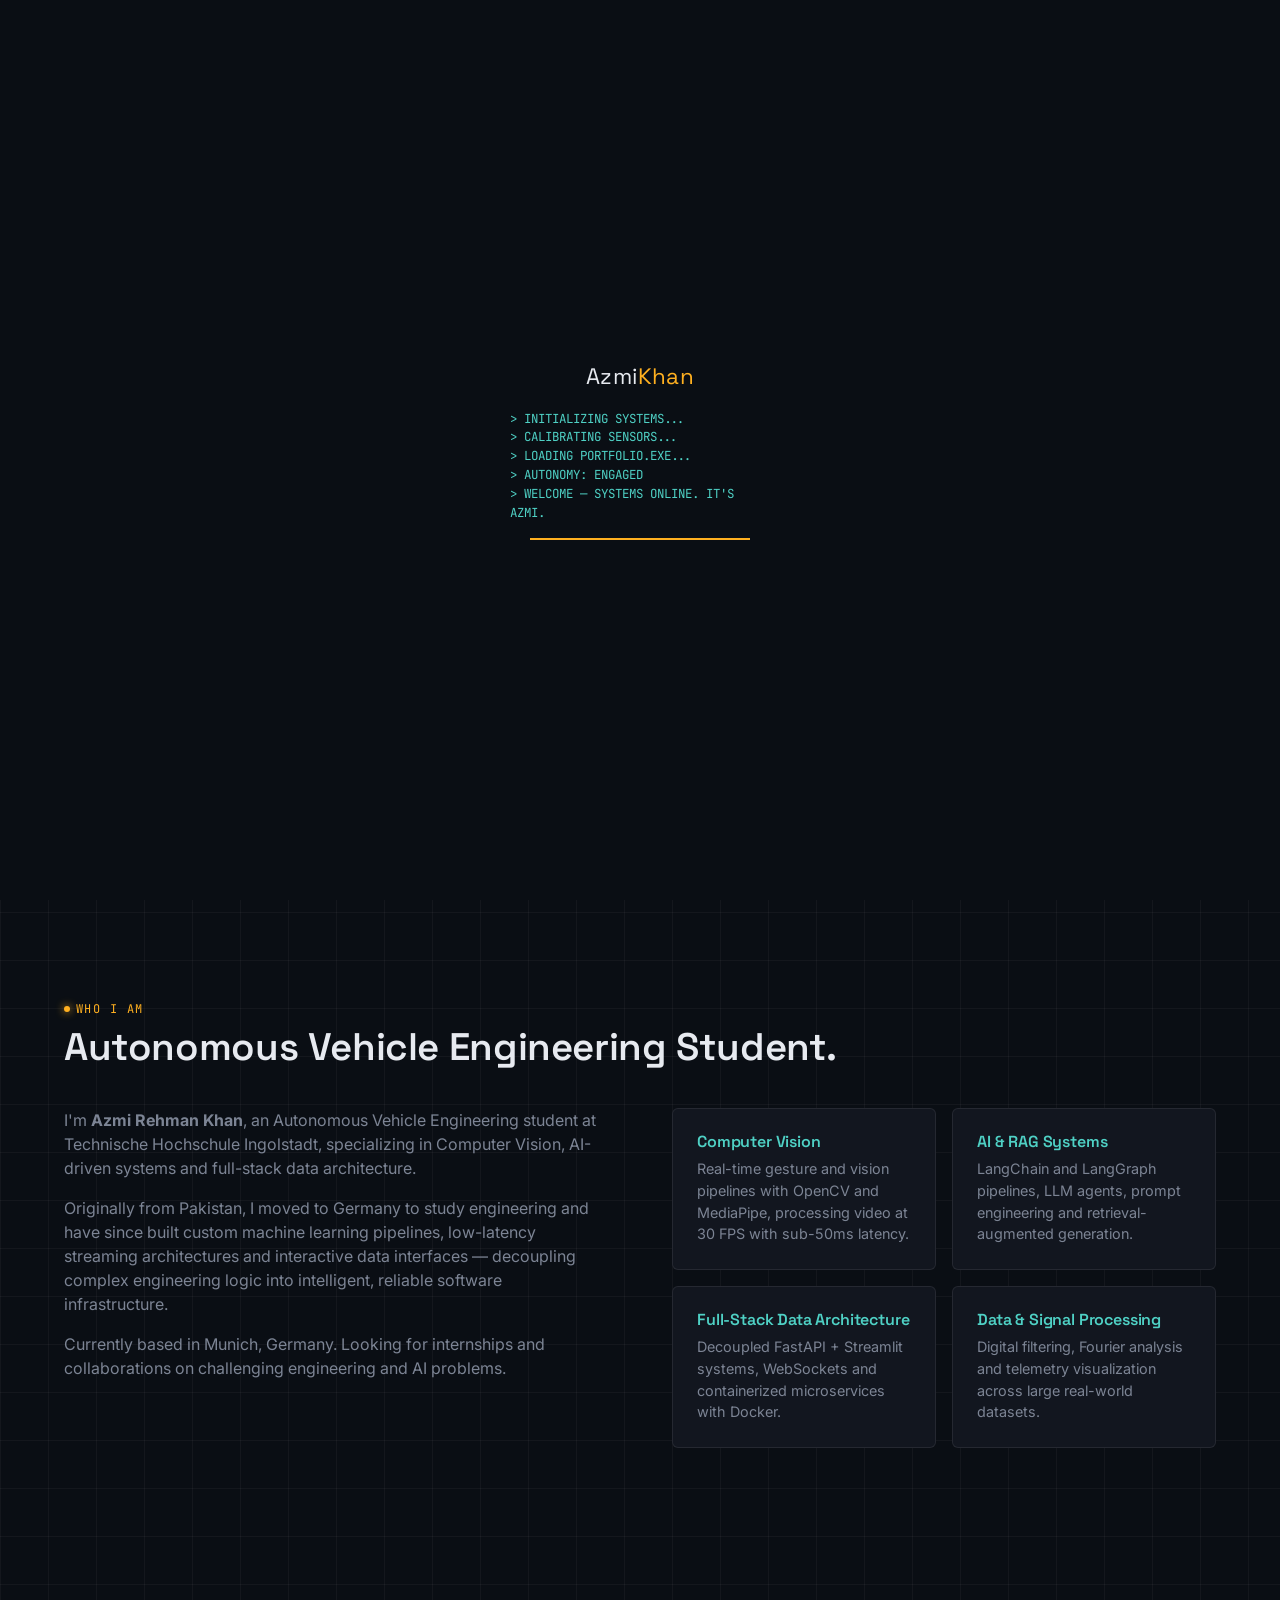
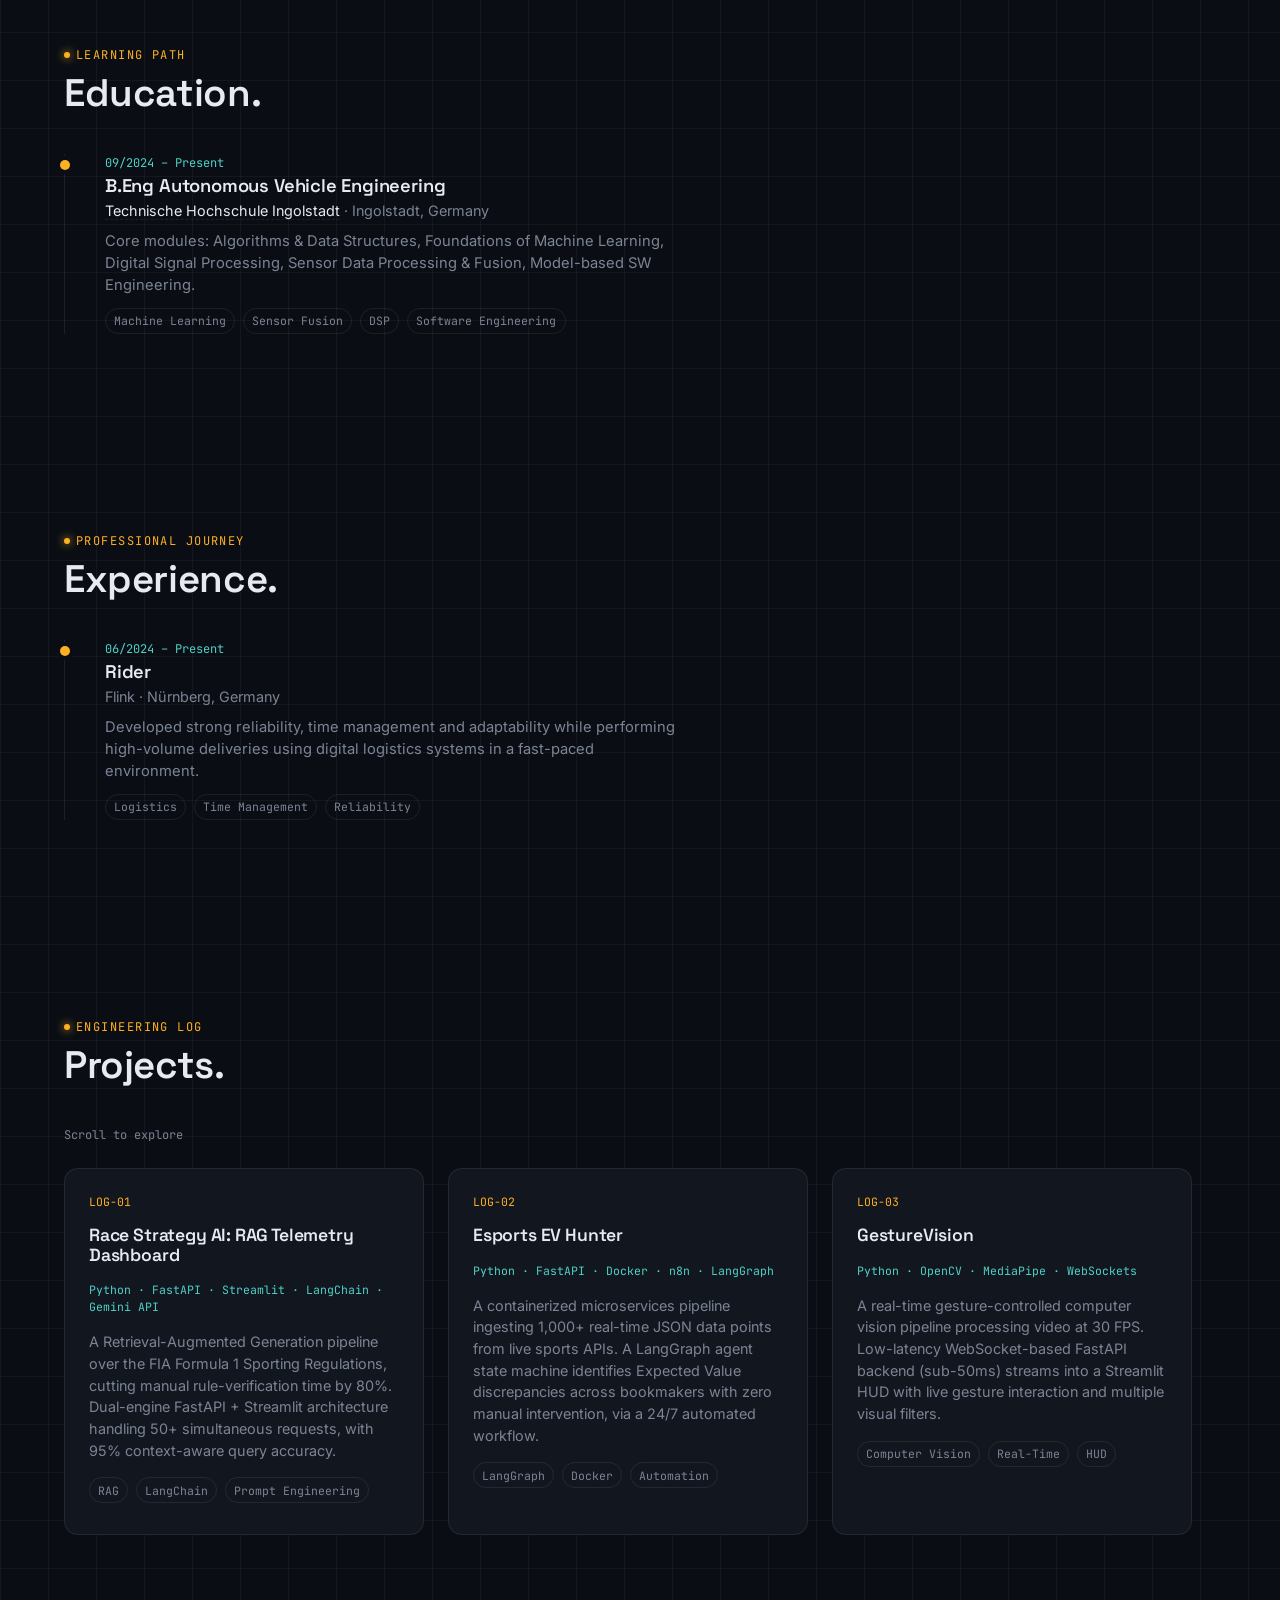
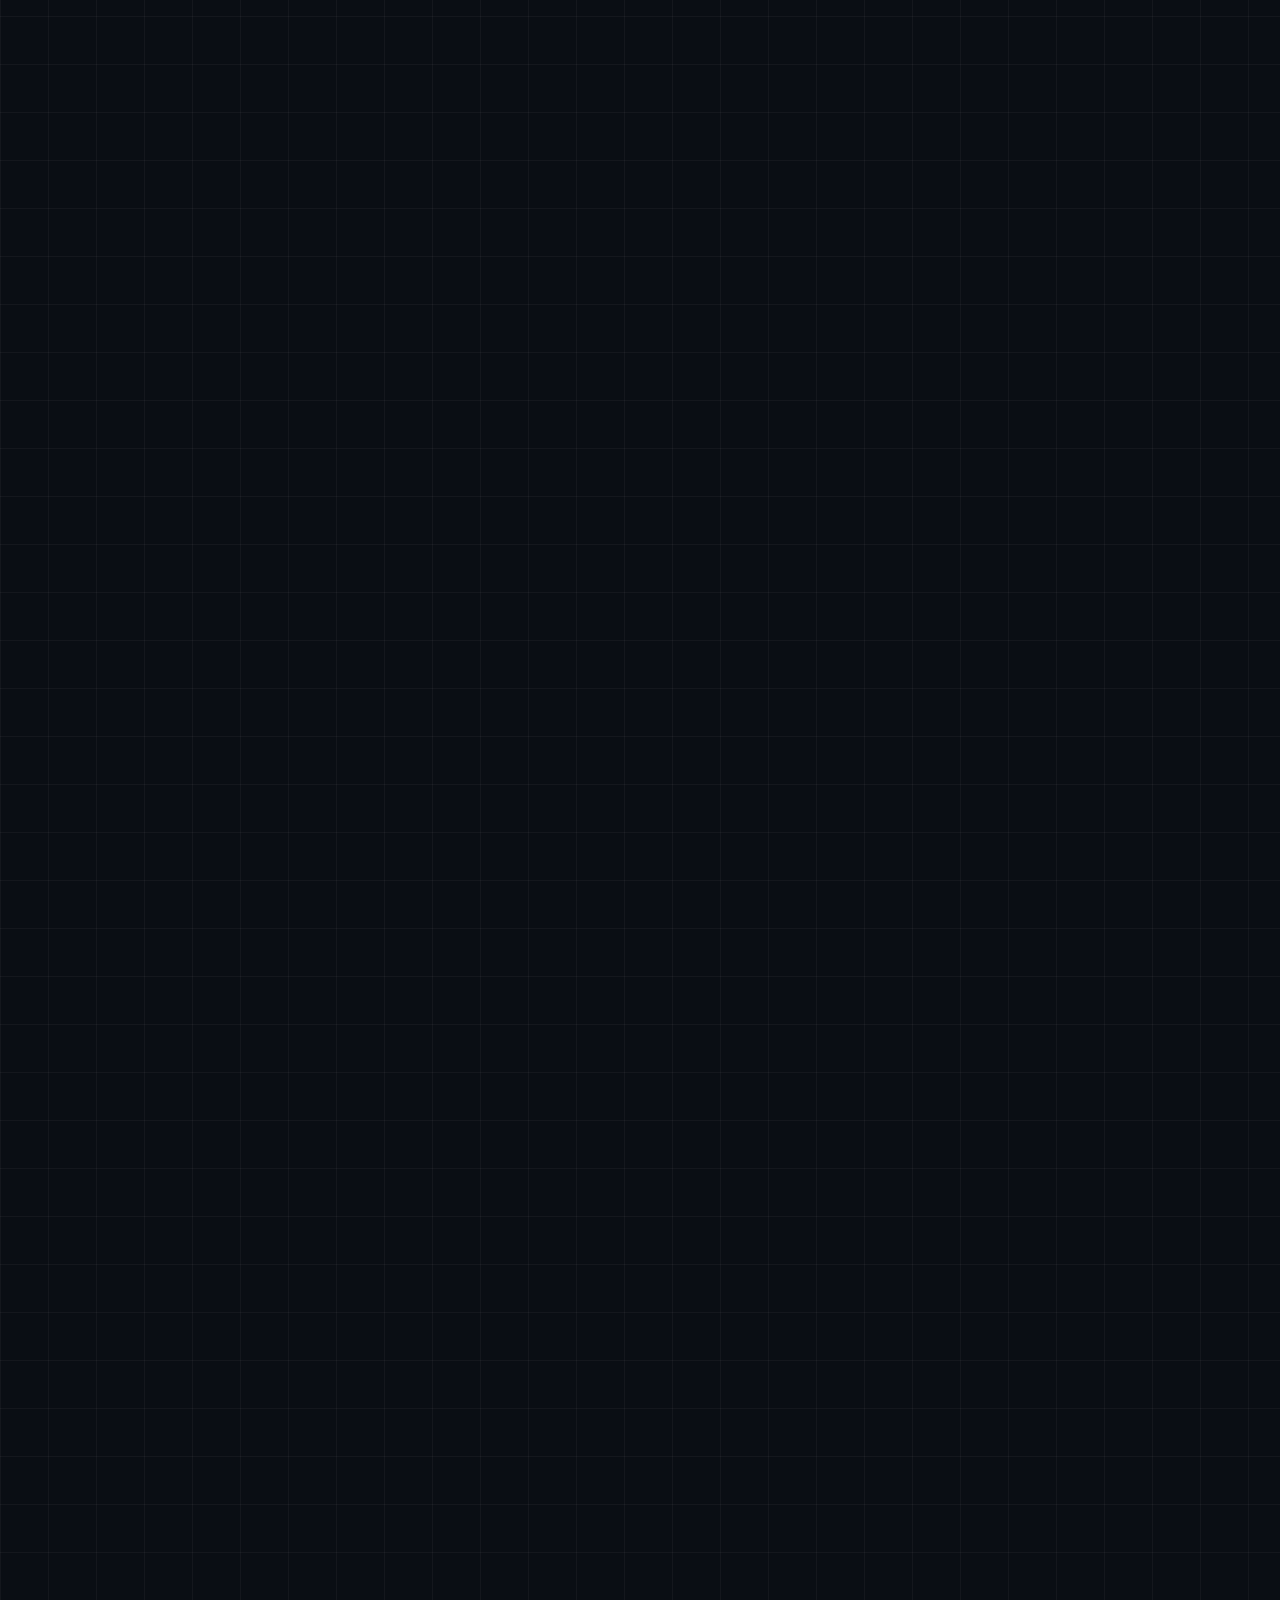
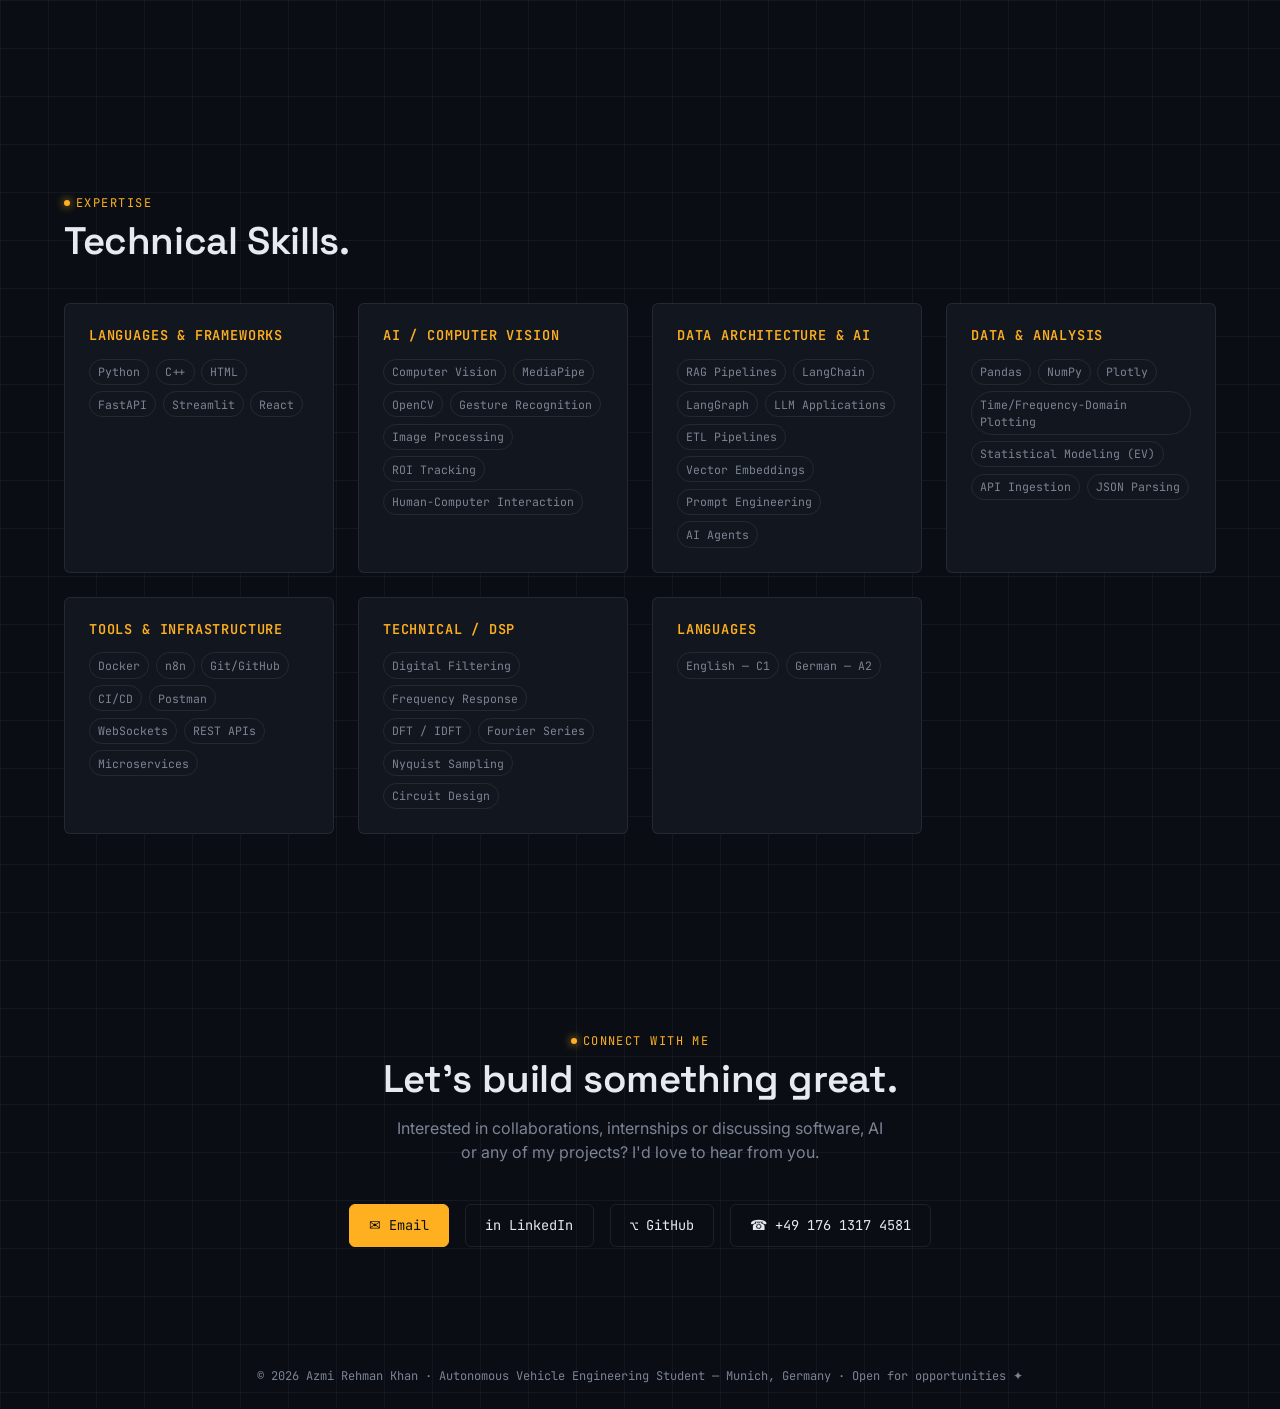
==== portfolio/index.html @ 6eae725b "added html" ====
<!DOCTYPE html>
<html lang="en" data-theme="dark">
<head>
  <meta charset="UTF-8" />
  <meta name="viewport" content="width=device-width, initial-scale=1.0" />
  <title>Azmi Rehman Khan — Autonomous Vehicle Engineering Student</title>
  <meta name="description" content="Portfolio of Azmi Rehman Khan, Autonomous Vehicle Engineering student specializing in Computer Vision, AI-driven systems and full-stack data architecture." />

  <link rel="preconnect" href="https://fonts.googleapis.com" />
  <link rel="preconnect" href="https://fonts.gstatic.com" crossorigin />
  <link href="https://fonts.googleapis.com/css2?family=Space+Grotesk:wght@500;600;700&family=Inter:wght@400;500&family=JetBrains+Mono:wght@400;500&display=swap" rel="stylesheet" />

  <link rel="stylesheet" href="css/reset.css" />
  <link rel="stylesheet" href="css/style.css" />
</head>
<body>

  <!-- ============ LOADER ============ -->
  <div id="loader">
    <div class="loader-title">Azmi<span>Khan</span></div>
    <div class="loader-lines" id="loader-lines"></div>
    <div class="loader-bar-track"><div class="loader-bar-fill" id="loader-bar-fill"></div></div>
  </div>

  <!-- ============ NAVBAR ============ -->
  <header id="navbar">
    <div class="nav-inner">
      <a href="#" class="nav-logo">Azmi <span>Khan</span></a>

      <nav class="nav-links" id="nav-links">
        <a href="#about">About</a>
        <a href="#education">Education</a>
        <a href="#experience">Experience</a>
        <a href="#projects">Projects</a>
        <a href="#skills">Skills</a>
        <a href="#contact">Contact</a>
      </nav>

      <div class="nav-actions">
        <a href="assets/documents/resume.pdf" class="btn" target="_blank" rel="noopener">Resume ↗</a>
        <button id="theme-toggle" aria-label="Toggle light/dark theme">
          <span id="theme-icon">☾</span>
        </button>
        <button class="nav-mobile-toggle" id="nav-mobile-toggle" aria-label="Toggle menu">☰</button>
      </div>
    </div>
  </header>

  <!-- ============ HERO ============ -->
  <section id="hero">
    <div class="container hero-grid">
      <div class="hero-copy">
        <span class="eyebrow">Munich, DE · Open to Internships</span>
        <h1 class="hero-headline">Engineering intelligent systems for <span class="accent">autonomous vehicles.</span></h1>
        <p class="hero-sub">
          B.Eng Autonomous Vehicle Engineering student at Technische Hochschule Ingolstadt,
          specializing in Computer Vision and AI-driven systems. I build ML pipelines,
          low-latency streaming architectures and interactive data tools with Python, FastAPI
          and Streamlit — turning complex engineering logic into working software.
        </p>
        <div class="hero-cta">
          <a href="#projects" class="btn btn-primary">View My Work ↗</a>
          <a href="#contact" class="btn">Get In Touch →</a>
        </div>
      </div>

      <div class="hero-panel">
        <div class="hero-panel-photo">
          <!-- TODO: replace with your photo -->
          <span>[ profile photo ]</span>
        </div>
        <div class="location-readout">
          <span><span class="label">LOC</span> Munich, Germany</span>
          <span>48.1351° N, 11.5820° E</span>
        </div>
      </div>
    </div>
  </section>

  <!-- ============ TELEMETRY TICKER (signature element) ============ -->
  <div id="telemetry-ticker">
    <div class="ticker-track" id="ticker-track">
      <!-- populated by JS, duplicated for seamless loop -->
    </div>
  </div>

  <!-- ============ SKILLS MARQUEE ============ -->
  <section id="skills-marquee">
    <div class="marquee-track" id="marquee-track">
      <!-- populated by JS, duplicated for seamless loop -->
    </div>
  </section>

  <!-- ============ ABOUT ============ -->
  <section id="about">
    <div class="container">
      <span class="eyebrow">Who I Am</span>
      <h2 class="section-heading">Autonomous Vehicle Engineering Student.</h2>

      <div class="about-grid">
        <div class="about-bio">
          <p>
            I'm <strong>Azmi Rehman Khan</strong>, an Autonomous Vehicle Engineering student at
            Technische Hochschule Ingolstadt, specializing in Computer Vision, AI-driven systems
            and full-stack data architecture.
          </p>
          <p>
            Originally from Pakistan, I moved to Germany to study engineering and have since built
            custom machine learning pipelines, low-latency streaming architectures and interactive
            data interfaces — decoupling complex engineering logic into intelligent, reliable
            software infrastructure.
          </p>
          <p>
            Currently based in Munich, Germany. Looking for internships and collaborations on
            challenging engineering and AI problems.
          </p>
        </div>

        <div class="about-cards">
          <div class="about-card">
            <h3>Computer Vision</h3>
            <p>Real-time gesture and vision pipelines with OpenCV and MediaPipe, processing video at 30 FPS with sub-50ms latency.</p>
          </div>
          <div class="about-card">
            <h3>AI &amp; RAG Systems</h3>
            <p>LangChain and LangGraph pipelines, LLM agents, prompt engineering and retrieval-augmented generation.</p>
          </div>
          <div class="about-card">
            <h3>Full-Stack Data Architecture</h3>
            <p>Decoupled FastAPI + Streamlit systems, WebSockets and containerized microservices with Docker.</p>
          </div>
          <div class="about-card">
            <h3>Data &amp; Signal Processing</h3>
            <p>Digital filtering, Fourier analysis and telemetry visualization across large real-world datasets.</p>
          </div>
        </div>
      </div>
    </div>
  </section>

  <!-- ============ EDUCATION ============ -->
  <section id="education">
    <div class="container">
      <span class="eyebrow">Learning Path</span>
      <h2 class="section-heading">Education.</h2>

      <div class="timeline">
        <div class="timeline-item">
          <div class="timeline-date">09/2024 – Present</div>
          <h3>B.Eng Autonomous Vehicle Engineering</h3>
          <div class="timeline-org"><a href="https://www.thi.de/" target="_blank" rel="noopener">Technische Hochschule Ingolstadt</a> · Ingolstadt, Germany</div>
          <p class="timeline-desc">
            Core modules: Algorithms &amp; Data Structures, Foundations of Machine Learning,
            Digital Signal Processing, Sensor Data Processing &amp; Fusion, Model-based SW Engineering.
          </p>
          <div class="tag-row">
            <span class="tag">Machine Learning</span>
            <span class="tag">Sensor Fusion</span>
            <span class="tag">DSP</span>
            <span class="tag">Software Engineering</span>
          </div>
        </div>
      </div>
    </div>
  </section>

  <!-- ============ EXPERIENCE ============ -->
  <section id="experience">
    <div class="container">
      <span class="eyebrow">Professional Journey</span>
      <h2 class="section-heading">Experience.</h2>

      <div class="timeline">
        <div class="timeline-item">
          <div class="timeline-date">06/2024 – Present</div>
          <h3>Rider</h3>
          <div class="timeline-org">Flink · Nürnberg, Germany</div>
          <p class="timeline-desc">
            Developed strong reliability, time management and adaptability while performing
            high-volume deliveries using digital logistics systems in a fast-paced environment.
          </p>
          <div class="tag-row">
            <span class="tag">Logistics</span>
            <span class="tag">Time Management</span>
            <span class="tag">Reliability</span>
          </div>
        </div>
      </div>
    </div>
  </section>

  <!-- ============ PROJECTS ============ -->
  <section id="projects">
    <div class="container">
      <span class="eyebrow">Engineering Log</span>
      <h2 class="section-heading">Projects.</h2>
      <p class="projects-hint">Scroll to explore</p>

      <div class="projects-scroll-outer" id="projects-scroll-outer">
        <div class="projects-scroll-sticky" id="projects-scroll-sticky">
          <div class="projects-track" id="projects-track">
        <article class="project-card">
          <span class="project-log-id">LOG-01</span>
          <h3>Race Strategy AI: RAG Telemetry Dashboard</h3>
          <div class="project-stack">Python · FastAPI · Streamlit · LangChain · Gemini API</div>
          <p>
            A Retrieval-Augmented Generation pipeline over the FIA Formula 1 Sporting Regulations,
            cutting manual rule-verification time by 80%. Dual-engine FastAPI + Streamlit
            architecture handling 50+ simultaneous requests, with 95% context-aware query accuracy.
          </p>
          <div class="tag-row">
            <span class="tag">RAG</span>
            <span class="tag">LangChain</span>
            <span class="tag">Prompt Engineering</span>
          </div>
        </article>

        <article class="project-card">
          <span class="project-log-id">LOG-02</span>
          <h3>Esports EV Hunter</h3>
          <div class="project-stack">Python · FastAPI · Docker · n8n · LangGraph</div>
          <p>
            A containerized microservices pipeline ingesting 1,000+ real-time JSON data points from
            live sports APIs. A LangGraph agent state machine identifies Expected Value discrepancies
            across bookmakers with zero manual intervention, via a 24/7 automated workflow.
          </p>
          <div class="tag-row">
            <span class="tag">LangGraph</span>
            <span class="tag">Docker</span>
            <span class="tag">Automation</span>
          </div>
        </article>

        <article class="project-card">
          <span class="project-log-id">LOG-03</span>
          <h3>GestureVision</h3>
          <div class="project-stack">Python · OpenCV · MediaPipe · WebSockets</div>
          <p>
            A real-time gesture-controlled computer vision pipeline processing video at 30 FPS.
            Low-latency WebSocket-based FastAPI backend (sub-50ms) streams into a Streamlit HUD
            with live gesture interaction and multiple visual filters.
          </p>
          <div class="tag-row">
            <span class="tag">Computer Vision</span>
            <span class="tag">Real-Time</span>
            <span class="tag">HUD</span>
          </div>
        </article>

        <article class="project-card">
          <span class="project-log-id">LOG-04</span>
          <h3>F1 Race Analyzer</h3>
          <div class="project-stack">Streamlit · FastF1 · Plotly</div>
          <p>
            An interactive telemetry dashboard visualizing 100,000+ rows of live lap-time and
            telemetry data per session, with optimized caching that cut load times by 40%.
          </p>
          <div class="tag-row">
            <span class="tag">Data Visualization</span>
            <span class="tag">Telemetry</span>
          </div>
        </article>

        <article class="project-card">
          <span class="project-log-id">LOG-05</span>
          <h3>Music Data Analysis: Spotify Trends</h3>
          <div class="project-stack">Python · Pandas · Plotly · Tkinter</div>
          <p>
            Analyzed ~39,000 Spotify tracks to compare decade-over-decade audio trends (2000s vs.
            2010s). Built a robust ETL pipeline to clean, standardize and merge complex datasets,
            then visualized audio features like BPM, energy and danceability through an interactive
            Tkinter/Plotly GUI for genre-based insights.
          </p>
          <div class="tag-row">
            <span class="tag">ETL</span>
            <span class="tag">Data Analysis</span>
            <span class="tag">Plotly</span>
          </div>
        </article>

        <article class="project-card">
          <span class="project-log-id">LOG-06</span>
          <h3>Electric Signal Measurement Labs</h3>
          <div class="project-stack">Circuit Design · Spectral Analysis</div>
          <p>
            Analog circuit design and spectral analysis lab work — digital filtering, frequency
            response analysis and DFT/IDFT-based spectral signal processing grounded in Fourier
            series and Nyquist sampling theory.
          </p>
          <div class="tag-row">
            <span class="tag">DSP</span>
            <span class="tag">Circuit Design</span>
          </div>
        </article>
          </div>
        </div>
      </div>
    </div>
  </section>

  <!-- ============ SKILLS DETAIL ============ -->
  <section id="skills">
    <div class="container">
      <span class="eyebrow">Expertise</span>
      <h2 class="section-heading">Technical Skills.</h2>

      <div class="skills-grid">
        <div class="skills-cat">
          <h3>Languages &amp; Frameworks</h3>
          <div class="tag-row">
            <span class="tag">Python</span><span class="tag">C++</span><span class="tag">HTML</span>
            <span class="tag">FastAPI</span><span class="tag">Streamlit</span><span class="tag">React</span>
          </div>
        </div>
        <div class="skills-cat">
          <h3>AI / Computer Vision</h3>
          <div class="tag-row">
            <span class="tag">Computer Vision</span><span class="tag">MediaPipe</span><span class="tag">OpenCV</span>
            <span class="tag">Gesture Recognition</span><span class="tag">Image Processing</span><span class="tag">ROI Tracking</span>
            <span class="tag">Human-Computer Interaction</span>
          </div>
        </div>
        <div class="skills-cat">
          <h3>Data Architecture &amp; AI</h3>
          <div class="tag-row">
            <span class="tag">RAG Pipelines</span><span class="tag">LangChain</span><span class="tag">LangGraph</span>
            <span class="tag">LLM Applications</span><span class="tag">ETL Pipelines</span><span class="tag">Vector Embeddings</span>
            <span class="tag">Prompt Engineering</span><span class="tag">AI Agents</span>
          </div>
        </div>
        <div class="skills-cat">
          <h3>Data &amp; Analysis</h3>
          <div class="tag-row">
            <span class="tag">Pandas</span><span class="tag">NumPy</span><span class="tag">Plotly</span>
            <span class="tag">Time/Frequency-Domain Plotting</span><span class="tag">Statistical Modeling (EV)</span>
            <span class="tag">API Ingestion</span><span class="tag">JSON Parsing</span>
          </div>
        </div>
        <div class="skills-cat">
          <h3>Tools &amp; Infrastructure</h3>
          <div class="tag-row">
            <span class="tag">Docker</span><span class="tag">n8n</span><span class="tag">Git/GitHub</span>
            <span class="tag">CI/CD</span><span class="tag">Postman</span><span class="tag">WebSockets</span>
            <span class="tag">REST APIs</span><span class="tag">Microservices</span>
          </div>
        </div>
        <div class="skills-cat">
          <h3>Technical / DSP</h3>
          <div class="tag-row">
            <span class="tag">Digital Filtering</span><span class="tag">Frequency Response</span>
            <span class="tag">DFT / IDFT</span><span class="tag">Fourier Series</span>
            <span class="tag">Nyquist Sampling</span><span class="tag">Circuit Design</span>
          </div>
        </div>
        <div class="skills-cat">
          <h3>Languages</h3>
          <div class="tag-row">
            <span class="tag">English — C1</span><span class="tag">German — A2</span>
          </div>
        </div>
      </div>
    </div>
  </section>

  <!-- ============ CONTACT ============ -->
  <section id="contact">
    <div class="container">
      <span class="eyebrow">Connect With Me</span>
      <h2 class="section-heading">Let's build something great.</h2>
      <p>
        Interested in collaborations, internships or discussing software, AI or any of my
        projects? I'd love to hear from you.
      </p>
      <div class="contact-links">
        <a href="mailto:azmikhan2023@gmail.com" class="btn btn-primary">✉ Email</a>
        <a href="https://www.linkedin.com/in/Azmi_Rehman_khan" target="_blank" rel="noopener" class="btn">in LinkedIn</a>
        <a href="https://github.com/Azmi-khan" target="_blank" rel="noopener" class="btn">⌥ GitHub</a>
        <a href="tel:+4917613174581" class="btn">☎ +49 176 1317 4581</a>
      </div>
    </div>
  </section>

  <!-- ============ FOOTER ============ -->
  <footer>
    © 2026 Azmi Rehman Khan · Autonomous Vehicle Engineering Student — Munich, Germany · Open for opportunities ✦
  </footer>

  <script src="js/script.js"></script>
</body>
</html>
---- portfolio/css/style.css ----
/* ==========================================================
   DESIGN TOKENS
   Direction: automotive telemetry / instrument-panel.
   Grounded in Azmi's real work: F1 telemetry dashboards,
   sensor fusion, real-time HUD interfaces.
   ========================================================== */
:root {
  /* Color */
  --color-bg: #0A0E14;
  --color-surface: #12161F;
  --color-surface-2: #171B26;
  --color-text: #E7EAF0;
  --color-text-muted: #7C8494;
  --color-accent: #FFB020;      /* amber — gauge / warning-light */
  --color-accent-2: #4FD1C5;    /* teal — telemetry readout */
  --color-border: rgba(255, 255, 255, 0.08);
  --color-grid-line: rgba(255, 255, 255, 0.04);

  /* Type */
  --font-display: 'Space Grotesk', system-ui, sans-serif;
  --font-body: 'Inter', system-ui, sans-serif;
  --font-mono: 'JetBrains Mono', ui-monospace, monospace;

  /* Layout */
  --max-width: 1200px;
  --space-1: 0.5rem;
  --space-2: 1rem;
  --space-3: 1.5rem;
  --space-4: 2.5rem;
  --space-5: 4rem;
  --space-6: 6rem;

  --radius: 6px;
  --radius-lg: 14px;
}

[data-theme="light"] {
  --color-bg: #F5F6F8;
  --color-surface: #FFFFFF;
  --color-surface-2: #EEF0F3;
  --color-text: #0A0E14;
  --color-text-muted: #5B616E;
  --color-accent: #B36A00;
  --color-accent-2: #0E9488;
  --color-border: rgba(10, 14, 20, 0.1);
  --color-grid-line: rgba(10, 14, 20, 0.04);
}

/* ==========================================================
   BASE
   ========================================================== */
html {
  background: var(--color-bg);
}

body {
  background:
    linear-gradient(var(--color-grid-line) 1px, transparent 1px) 0 0 / 100% 48px,
    linear-gradient(90deg, var(--color-grid-line) 1px, transparent 1px) 0 0 / 48px 100%,
    var(--color-bg);
  color: var(--color-text);
  font-family: var(--font-body);
  transition: background-color 0.3s ease, color 0.3s ease;
}

.container {
  max-width: var(--max-width);
  margin-inline: auto;
  padding-inline: var(--space-3);
}

section {
  padding-block: var(--space-6);
}

h1, h2, h3, h4 {
  font-family: var(--font-display);
  font-weight: 600;
  letter-spacing: -0.01em;
  line-height: 1.1;
}

.eyebrow {
  font-family: var(--font-mono);
  font-size: 0.75rem;
  letter-spacing: 0.12em;
  text-transform: uppercase;
  color: var(--color-accent);
  display: inline-flex;
  align-items: center;
  gap: 0.5em;
}

.eyebrow::before {
  content: "";
  width: 6px;
  height: 6px;
  border-radius: 50%;
  background: var(--color-accent);
  box-shadow: 0 0 8px var(--color-accent);
}

.section-heading {
  font-size: clamp(1.75rem, 3vw, 2.5rem);
  margin-block: var(--space-1) var(--space-4);
}

.text-muted {
  color: var(--color-text-muted);
}

.btn {
  display: inline-flex;
  align-items: center;
  gap: 0.5em;
  font-family: var(--font-mono);
  font-size: 0.85rem;
  padding: 0.75em 1.4em;
  border-radius: var(--radius);
  border: 1px solid var(--color-border);
  transition: border-color 0.2s ease, transform 0.2s ease, background 0.2s ease;
  cursor: pointer;
  background: transparent;
}

.btn:hover, .btn:focus-visible {
  border-color: var(--color-accent);
  transform: translateY(-1px);
}

.btn-primary {
  background: var(--color-accent);
  color: #0A0E14;
  border-color: var(--color-accent);
}

.btn-primary:hover, .btn-primary:focus-visible {
  filter: brightness(1.08);
}

:focus-visible {
  outline: 2px solid var(--color-accent-2);
  outline-offset: 3px;
}

/* ==========================================================
   NAVBAR
   ========================================================== */
#navbar {
  position: sticky;
  top: 0;
  z-index: 100;
  backdrop-filter: blur(10px);
  background: color-mix(in srgb, var(--color-bg) 80%, transparent);
  border-bottom: 1px solid var(--color-border);
}

.nav-inner {
  max-width: var(--max-width);
  margin-inline: auto;
  padding: var(--space-2) var(--space-3);
  display: flex;
  align-items: center;
  justify-content: space-between;
  gap: var(--space-3);
}

.nav-logo {
  font-family: var(--font-mono);
  font-weight: 600;
  font-size: 1rem;
  letter-spacing: 0.04em;
}

.nav-logo span {
  color: var(--color-accent);
}

.nav-links {
  display: flex;
  gap: var(--space-3);
  font-family: var(--font-mono);
  font-size: 0.8rem;
}

.nav-links a {
  color: var(--color-text-muted);
  transition: color 0.2s ease;
}

.nav-links a:hover {
  color: var(--color-text);
}

.nav-actions {
  display: flex;
  align-items: center;
  gap: var(--space-2);
}

#theme-toggle {
  border: 1px solid var(--color-border);
  border-radius: 50%;
  width: 36px;
  height: 36px;
  display: grid;
  place-items: center;
  background: transparent;
  cursor: pointer;
}

.nav-mobile-toggle {
  display: none;
  border: 1px solid var(--color-border);
  border-radius: var(--radius);
  width: 36px;
  height: 36px;
  background: transparent;
  cursor: pointer;
  color: var(--color-text);
}

/* ==========================================================
   HERO
   ========================================================== */
#hero {
  padding-block: var(--space-5) var(--space-4);
}

.hero-grid {
  display: grid;
  grid-template-columns: 1.3fr 1fr;
  gap: var(--space-5);
  align-items: center;
}

.hero-headline {
  font-size: clamp(2.2rem, 5vw, 3.75rem);
  margin-block: var(--space-2) var(--space-3);
}

.hero-headline .accent {
  color: var(--color-accent);
}

.hero-sub {
  font-size: 1.05rem;
  color: var(--color-text-muted);
  max-width: 46ch;
  margin-bottom: var(--space-4);
}

.hero-cta {
  display: flex;
  gap: var(--space-2);
  flex-wrap: wrap;
}

.hero-panel {
  border: 1px solid var(--color-border);
  border-radius: var(--radius-lg);
  background: var(--color-surface);
  overflow: hidden;
}

.hero-panel-photo {
  aspect-ratio: 4 / 3;
  background: var(--color-surface-2);
  display: grid;
  place-items: center;
  color: var(--color-text-muted);
  font-family: var(--font-mono);
  font-size: 0.8rem;
  overflow: hidden;
}

.hero-panel-photo img {
  width: 100%;
  height: 100%;
  object-fit: cover;
}

.location-readout {
  padding: var(--space-2) var(--space-3);
  font-family: var(--font-mono);
  font-size: 0.75rem;
  color: var(--color-text-muted);
  display: flex;
  align-items: center;
  justify-content: space-between;
  border-top: 1px solid var(--color-border);
}

.location-readout .label {
  color: var(--color-accent-2);
}

/* ==========================================================
   TELEMETRY TICKER (signature element)
   ========================================================== */
#telemetry-ticker {
  border-block: 1px solid var(--color-border);
  border-left: 3px solid var(--color-accent);
  background: var(--color-surface);
  overflow: hidden;
  padding-block: var(--space-1);
}

.ticker-track {
  display: flex;
  gap: var(--space-5);
  width: max-content;
  animation: ticker-scroll 28s linear infinite;
  font-family: var(--font-mono);
  font-size: 0.8rem;
  color: var(--color-text-muted);
}

.ticker-track span strong {
  color: var(--color-accent-2);
}

@keyframes ticker-scroll {
  from { transform: translateX(0); }
  to { transform: translateX(-50%); }
}

/* ==========================================================
   SKILLS MARQUEE
   ========================================================== */
#skills-marquee {
  padding-block: var(--space-4);
  overflow: hidden;
}

.marquee-track {
  display: flex;
  gap: var(--space-4);
  width: max-content;
  animation: marquee-scroll 34s linear infinite;
}

.marquee-track:hover {
  animation-play-state: paused;
}

@keyframes marquee-scroll {
  from { transform: translateX(0); }
  to { transform: translateX(-50%); }
}

.skill-chip {
  display: inline-flex;
  align-items: center;
  gap: 0.6em;
  padding: 0.6em 1em;
  border: 1px solid var(--color-border);
  border-radius: var(--radius);
  font-family: var(--font-mono);
  font-size: 0.85rem;
  white-space: nowrap;
  background: var(--color-surface);
}

.skill-chip img {
  width: 18px;
  height: 18px;
}

/* ==========================================================
   ABOUT
   ========================================================== */
.about-grid {
  display: grid;
  grid-template-columns: 1fr 1fr;
  gap: var(--space-5);
  align-items: start;
}

.about-bio p {
  color: var(--color-text-muted);
  margin-bottom: var(--space-2);
}

.about-cards {
  display: grid;
  grid-template-columns: 1fr 1fr;
  gap: var(--space-2);
}

.about-card {
  border: 1px solid var(--color-border);
  border-radius: var(--radius);
  padding: var(--space-3);
  background: var(--color-surface);
}

.about-card h3 {
  font-size: 1rem;
  margin-bottom: 0.5em;
  color: var(--color-accent-2);
}

.about-card p {
  font-size: 0.9rem;
  color: var(--color-text-muted);
}

/* ==========================================================
   TIMELINE (education + experience)
   ========================================================== */
.timeline {
  position: relative;
  padding-left: var(--space-4);
  border-left: 1px solid var(--color-border);
}

.timeline-item {
  position: relative;
  padding-bottom: var(--space-4);
}

.timeline-item:last-child {
  padding-bottom: 0;
}

.timeline-item::before {
  content: "";
  position: absolute;
  left: calc(-1 * var(--space-4) - 5px);
  top: 6px;
  width: 10px;
  height: 10px;
  border-radius: 50%;
  background: var(--color-accent);
  box-shadow: 0 0 0 4px var(--color-bg);
}

.timeline-date {
  font-family: var(--font-mono);
  font-size: 0.75rem;
  color: var(--color-accent-2);
  margin-bottom: 0.3em;
}

.timeline-item h3 {
  font-size: 1.15rem;
  margin-bottom: 0.2em;
}

.timeline-org {
  font-size: 0.9rem;
  color: var(--color-text-muted);
  margin-bottom: 0.6em;
}

.timeline-org a {
  color: var(--color-text);
  border-bottom: 1px dashed var(--color-border);
}

.timeline-desc {
  color: var(--color-text-muted);
  font-size: 0.92rem;
  max-width: 65ch;
  margin-bottom: 0.8em;
}

.tag-row {
  display: flex;
  gap: 0.5em;
  flex-wrap: wrap;
}

.tag {
  font-family: var(--font-mono);
  font-size: 0.72rem;
  padding: 0.3em 0.7em;
  border: 1px solid var(--color-border);
  border-radius: 999px;
  color: var(--color-text-muted);
}

/* ==========================================================
   PROJECTS
   ========================================================== */
.projects-hint {
  font-family: var(--font-mono);
  font-size: 0.75rem;
  color: var(--color-text-muted);
  margin-bottom: var(--space-3);
}

.projects-track {
  display: flex;
  gap: var(--space-3);
  overflow-x: auto;
  scroll-snap-type: x proximity;
  padding-bottom: var(--space-2);
  cursor: grab;
  scrollbar-width: thin;
}

.projects-track.dragging {
  cursor: grabbing;
  scroll-snap-type: none;
}

/* Desktop: vertical scroll drives horizontal card movement */
@media (min-width: 861px) {
  .projects-scroll-sticky {
    position: sticky;
    top: 90px;
    overflow: hidden;
  }

  .projects-scroll-outer.js-scrolljack .projects-track {
    overflow: visible;
    cursor: default;
    will-change: transform;
  }
}

.project-card {
  flex: 0 0 min(360px, 85vw);
  scroll-snap-align: start;
  border: 1px solid var(--color-border);
  border-radius: var(--radius-lg);
  background: var(--color-surface);
  padding: var(--space-3);
  display: flex;
  flex-direction: column;
  gap: var(--space-2);
}

.project-log-id {
  font-family: var(--font-mono);
  font-size: 0.72rem;
  color: var(--color-accent);
}

.project-card h3 {
  font-size: 1.1rem;
}

.project-stack {
  font-family: var(--font-mono);
  font-size: 0.72rem;
  color: var(--color-accent-2);
}

.project-card p {
  color: var(--color-text-muted);
  font-size: 0.9rem;
}

/* ==========================================================
   SKILLS GRID
   ========================================================== */
.skills-grid {
  display: grid;
  grid-template-columns: repeat(auto-fit, minmax(240px, 1fr));
  gap: var(--space-3);
}

.skills-cat {
  border: 1px solid var(--color-border);
  border-radius: var(--radius);
  padding: var(--space-3);
  background: var(--color-surface);
}

.skills-cat h3 {
  font-family: var(--font-mono);
  font-size: 0.85rem;
  color: var(--color-accent);
  margin-bottom: var(--space-2);
  text-transform: uppercase;
  letter-spacing: 0.06em;
}

.skills-cat .tag-row {
  gap: 0.4em;
}

/* ==========================================================
   CONTACT + FOOTER
   ========================================================== */
#contact {
  text-align: center;
}

#contact .section-heading {
  margin-bottom: var(--space-2);
}

#contact p {
  color: var(--color-text-muted);
  max-width: 50ch;
  margin-inline: auto;
  margin-bottom: var(--space-4);
}

.contact-links {
  display: flex;
  justify-content: center;
  gap: var(--space-2);
  flex-wrap: wrap;
}

footer {
  border-bottom: none;
  padding-block: var(--space-3);
  text-align: center;
  font-family: var(--font-mono);
  font-size: 0.75rem;
  color: var(--color-text-muted);
}

/* ==========================================================
   LOADER
   ========================================================== */
#loader {
  position: fixed;
  inset: 0;
  z-index: 1000;
  display: flex;
  flex-direction: column;
  align-items: center;
  justify-content: center;
  gap: var(--space-2);
  background: var(--color-bg);
  transition: opacity 0.6s ease, visibility 0.6s ease;
}

#loader.hidden {
  opacity: 0;
  visibility: hidden;
  pointer-events: none;
}

.loader-title {
  font-family: var(--font-display);
  font-size: 1.4rem;
  letter-spacing: 0.02em;
}

.loader-title span {
  color: var(--color-accent);
}

.loader-lines {
  font-family: var(--font-mono);
  font-size: 0.78rem;
  color: var(--color-accent-2);
  min-height: 7.5em;
  width: 260px;
}

.loader-line {
  opacity: 0;
  animation: loader-line-in 0.3s ease forwards;
}

@keyframes loader-line-in {
  from { opacity: 0; transform: translateY(4px); }
  to { opacity: 1; transform: translateY(0); }
}

.loader-bar-track {
  width: 220px;
  height: 2px;
  background: var(--color-border);
  overflow: hidden;
}

.loader-bar-fill {
  height: 100%;
  width: 0%;
  background: var(--color-accent);
  transition: width 0.4s ease;
}

/* ==========================================================
   HOVER / INTERACTIVITY
   ========================================================== */
.icon-invert {
  filter: brightness(0) invert(1);
}

[data-theme="light"] .icon-invert {
  filter: none;
}

.skill-chip {
  transition: border-color 0.2s ease, transform 0.2s ease, color 0.2s ease;
}

.skill-chip:hover {
  border-color: var(--color-accent-2);
  color: var(--color-accent-2);
  transform: translateY(-2px);
}

.about-card,
.project-card {
  transition: transform 0.25s ease, border-color 0.25s ease, box-shadow 0.25s ease;
}

.about-card:hover,
.project-card:hover {
  transform: translateY(-4px);
  border-color: var(--color-accent);
  box-shadow: 0 10px 28px rgba(0, 0, 0, 0.35);
}

.timeline-item {
  transition: transform 0.2s ease;
}

.timeline-item:hover {
  transform: translateX(4px);
}

.tag {
  transition: border-color 0.2s ease, color 0.2s ease;
}

.tag:hover {
  border-color: var(--color-accent-2);
  color: var(--color-accent-2);
}

/* ==========================================================
   RESPONSIVE
   ========================================================== */
@media (max-width: 860px) {
  .hero-grid,
  .about-grid {
    grid-template-columns: 1fr;
  }

  .about-cards {
    grid-template-columns: 1fr;
  }

  .nav-links {
    display: none;
  }

  .nav-mobile-toggle {
    display: grid;
    place-items: center;
  }

  section {
    padding-block: var(--space-5);
  }
}

@media (max-width: 520px) {
  .hero-cta {
    flex-direction: column;
    align-items: stretch;
  }
}
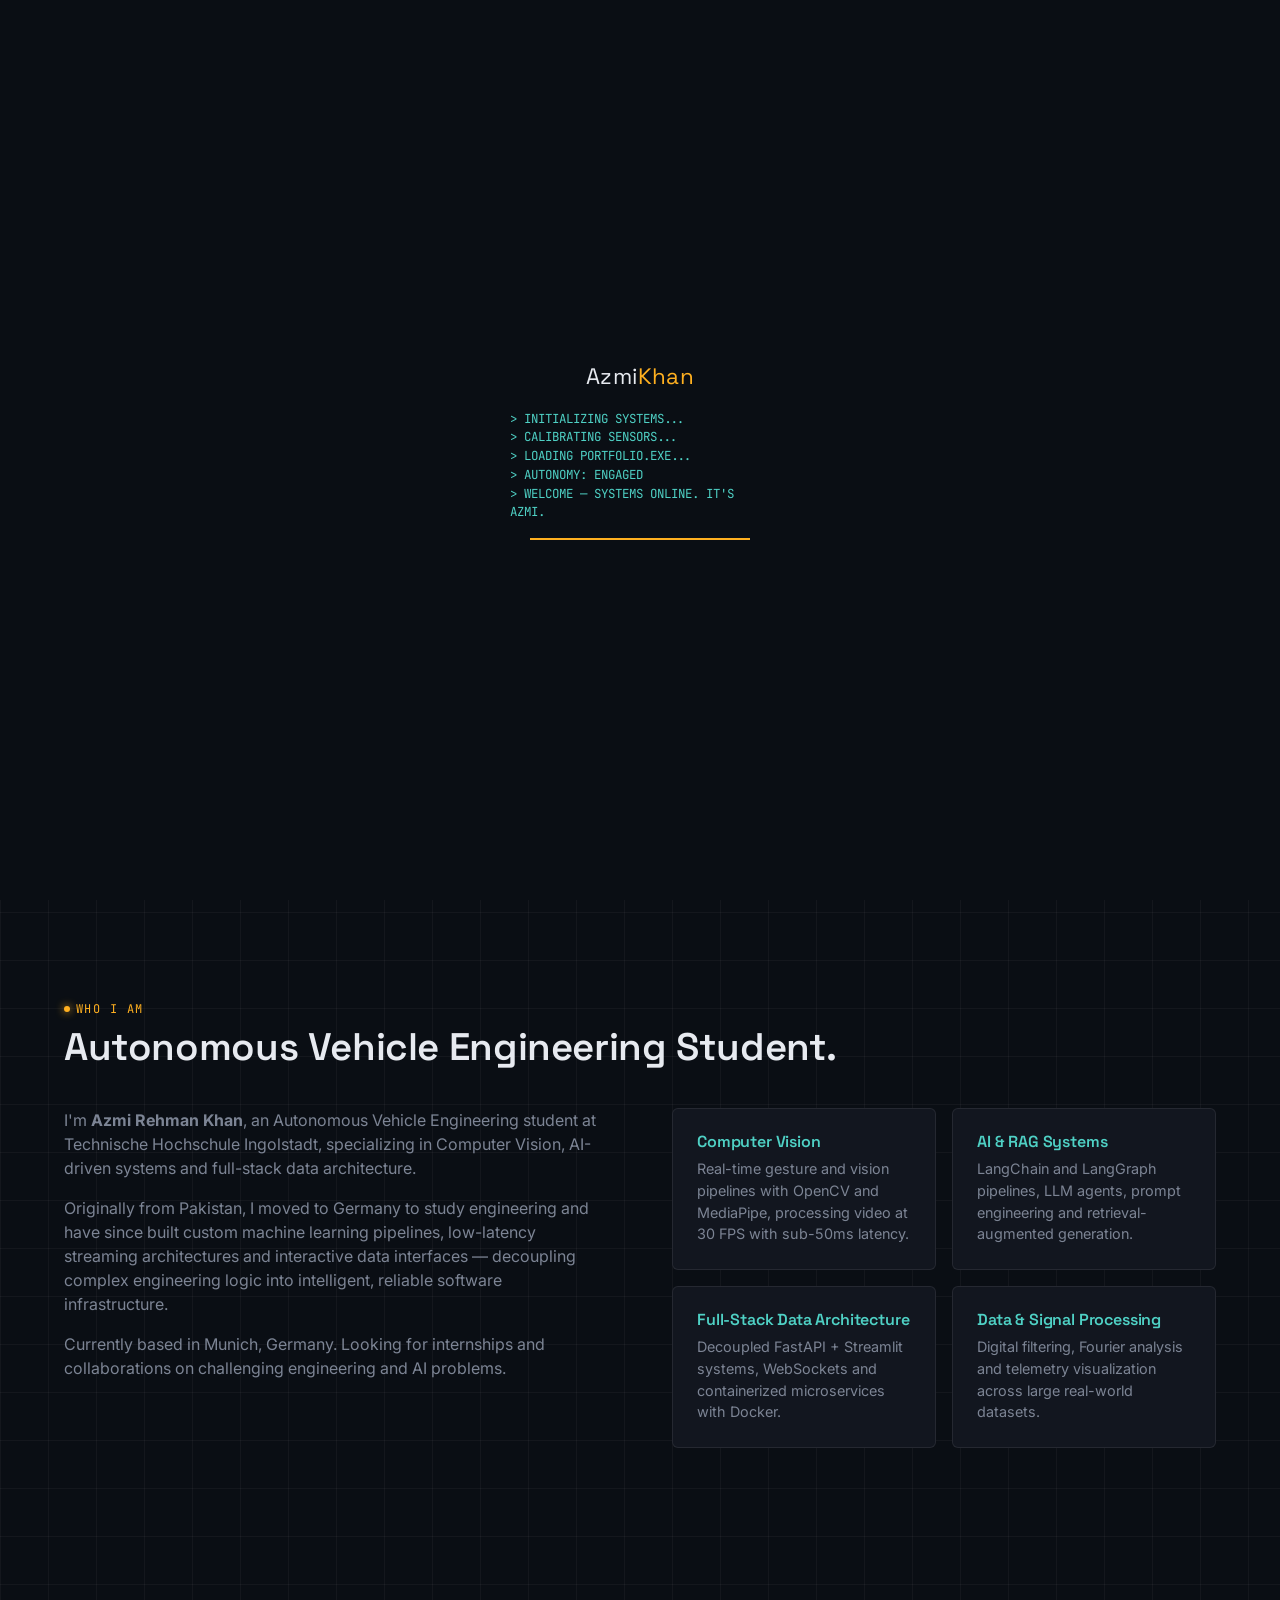
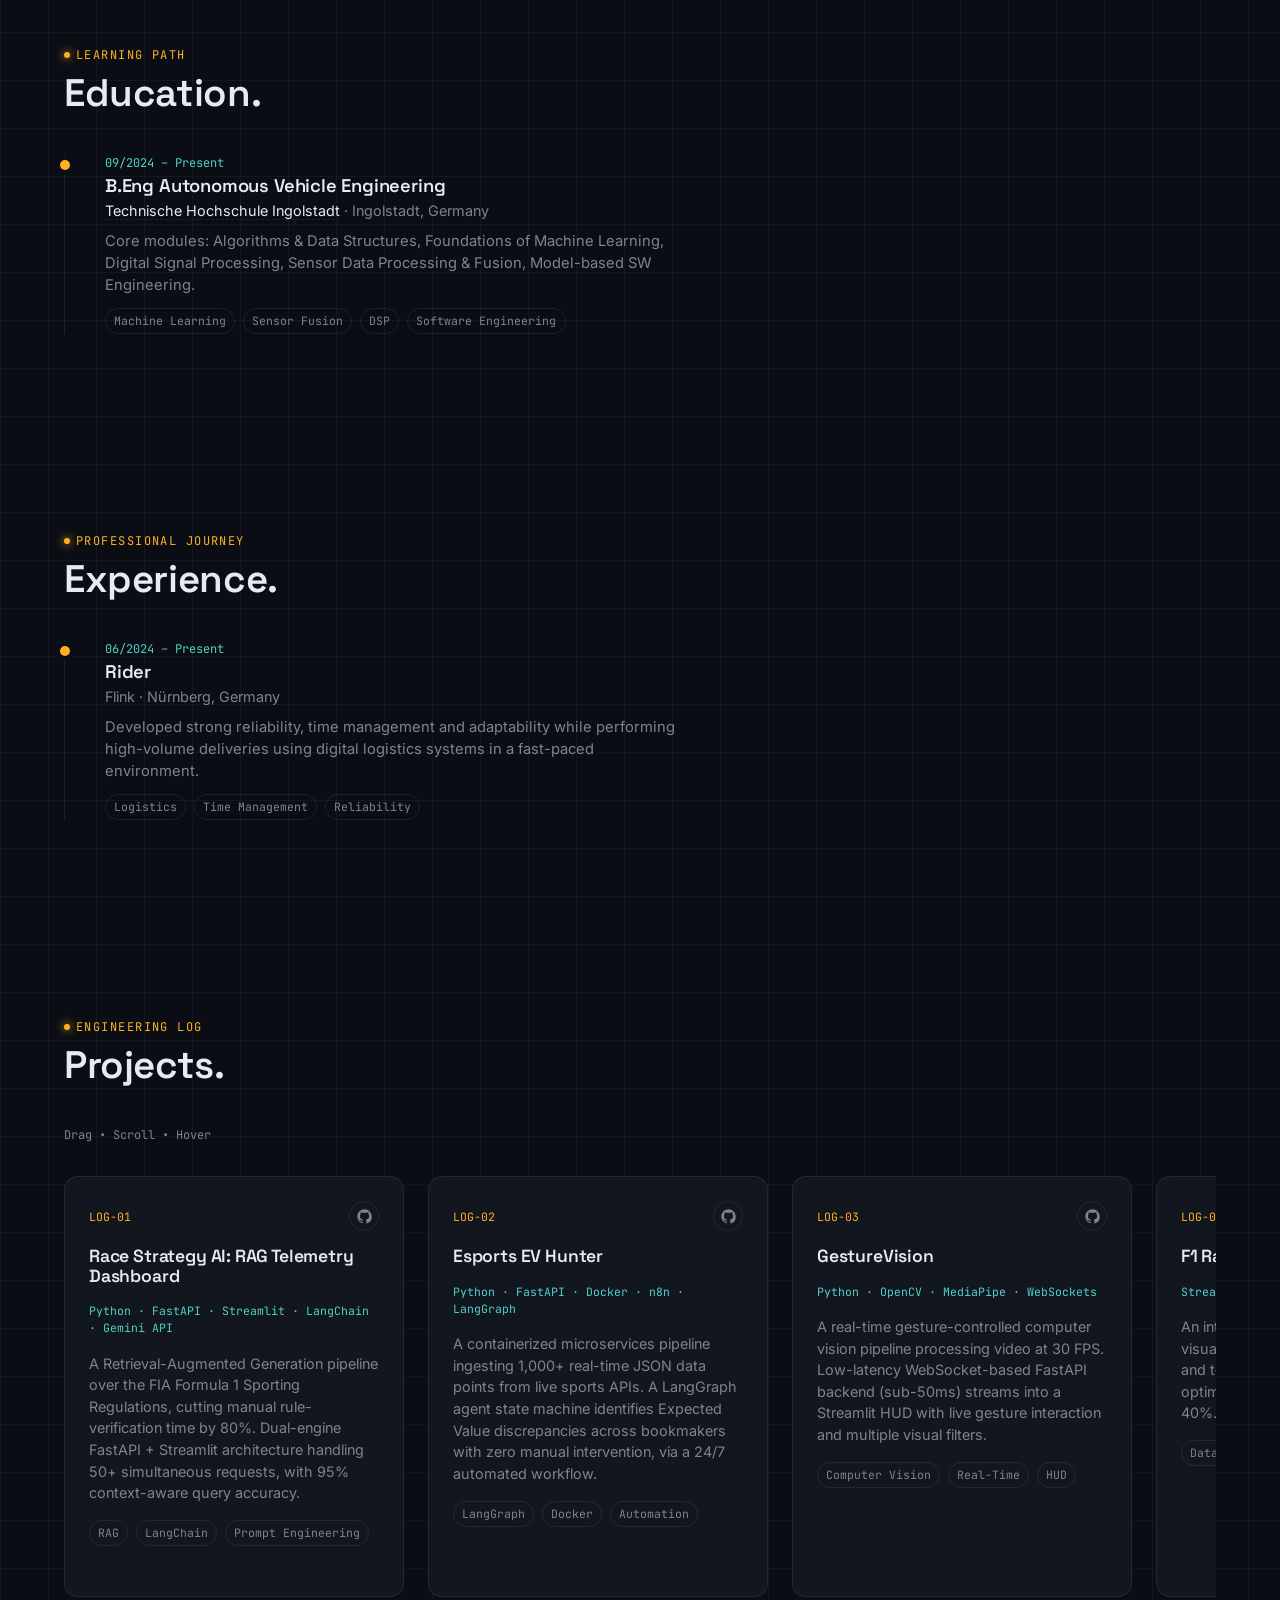
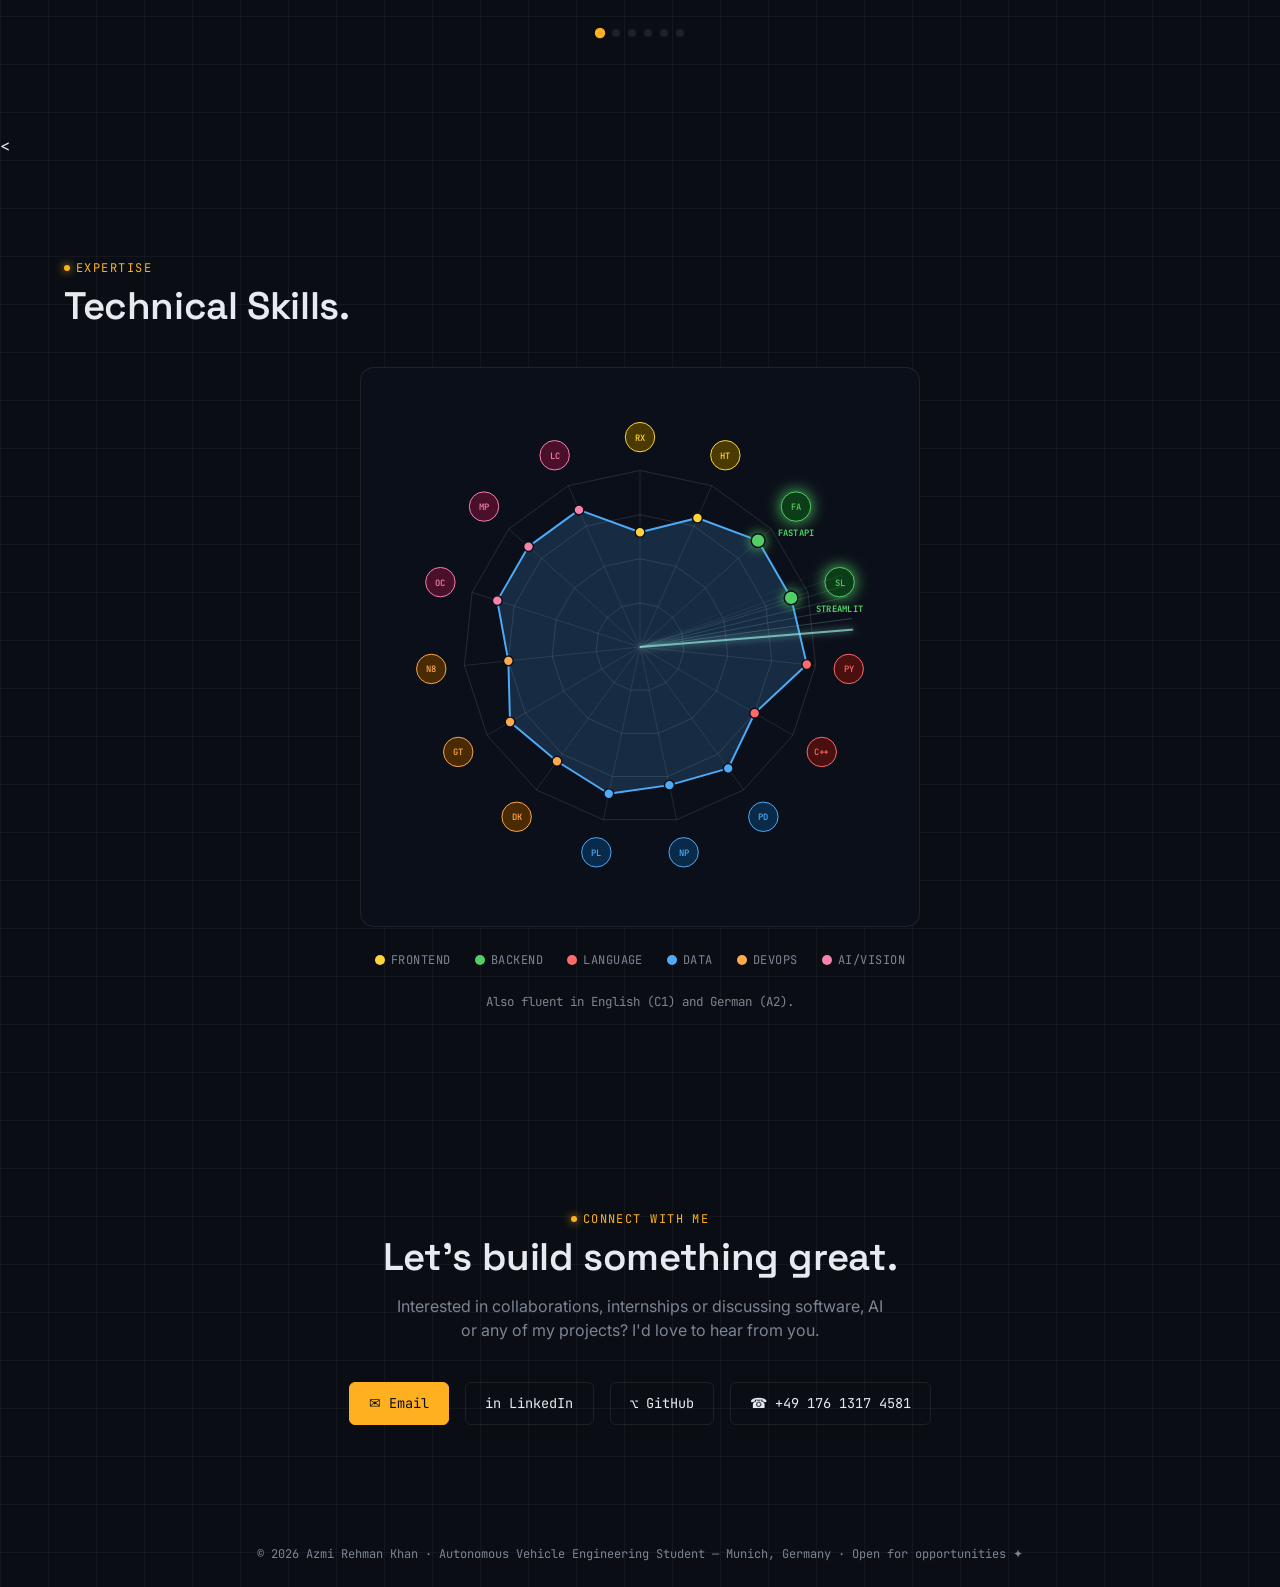
==== commit caa84fab: "added a corousal" ====
--- a/portfolio/index.html
+++ b/portfolio/index.html
@@ -50,7 +50,7 @@
   <section id="hero">
     <div class="container hero-grid">
       <div class="hero-copy">
-        <span class="eyebrow">Munich, DE · Open to Internships</span>
+        <span class="eyebrow">Munich, DE · Open to Werkstudent Opertunities</span>
         <h1 class="hero-headline">Engineering intelligent systems for <span class="accent">autonomous vehicles.</span></h1>
         <p class="hero-sub">
           B.Eng Autonomous Vehicle Engineering student at Technische Hochschule Ingolstadt,
@@ -194,174 +194,160 @@
     <div class="container">
       <span class="eyebrow">Engineering Log</span>
       <h2 class="section-heading">Projects.</h2>
-      <p class="projects-hint">Scroll to explore</p>
-
-      <div class="projects-scroll-outer" id="projects-scroll-outer">
-        <div class="projects-scroll-sticky" id="projects-scroll-sticky">
-          <div class="projects-track" id="projects-track">
-        <article class="project-card">
-          <span class="project-log-id">LOG-01</span>
-          <h3>Race Strategy AI: RAG Telemetry Dashboard</h3>
-          <div class="project-stack">Python · FastAPI · Streamlit · LangChain · Gemini API</div>
-          <p>
-            A Retrieval-Augmented Generation pipeline over the FIA Formula 1 Sporting Regulations,
-            cutting manual rule-verification time by 80%. Dual-engine FastAPI + Streamlit
-            architecture handling 50+ simultaneous requests, with 95% context-aware query accuracy.
-          </p>
-          <div class="tag-row">
-            <span class="tag">RAG</span>
-            <span class="tag">LangChain</span>
-            <span class="tag">Prompt Engineering</span>
-          </div>
-        </article>
-
-        <article class="project-card">
-          <span class="project-log-id">LOG-02</span>
-          <h3>Esports EV Hunter</h3>
-          <div class="project-stack">Python · FastAPI · Docker · n8n · LangGraph</div>
-          <p>
-            A containerized microservices pipeline ingesting 1,000+ real-time JSON data points from
-            live sports APIs. A LangGraph agent state machine identifies Expected Value discrepancies
-            across bookmakers with zero manual intervention, via a 24/7 automated workflow.
-          </p>
-          <div class="tag-row">
-            <span class="tag">LangGraph</span>
-            <span class="tag">Docker</span>
-            <span class="tag">Automation</span>
-          </div>
-        </article>
-
-        <article class="project-card">
-          <span class="project-log-id">LOG-03</span>
-          <h3>GestureVision</h3>
-          <div class="project-stack">Python · OpenCV · MediaPipe · WebSockets</div>
-          <p>
-            A real-time gesture-controlled computer vision pipeline processing video at 30 FPS.
-            Low-latency WebSocket-based FastAPI backend (sub-50ms) streams into a Streamlit HUD
-            with live gesture interaction and multiple visual filters.
-          </p>
-          <div class="tag-row">
-            <span class="tag">Computer Vision</span>
-            <span class="tag">Real-Time</span>
-            <span class="tag">HUD</span>
-          </div>
-        </article>
-
-        <article class="project-card">
-          <span class="project-log-id">LOG-04</span>
-          <h3>F1 Race Analyzer</h3>
-          <div class="project-stack">Streamlit · FastF1 · Plotly</div>
-          <p>
-            An interactive telemetry dashboard visualizing 100,000+ rows of live lap-time and
-            telemetry data per session, with optimized caching that cut load times by 40%.
-          </p>
-          <div class="tag-row">
-            <span class="tag">Data Visualization</span>
-            <span class="tag">Telemetry</span>
-          </div>
-        </article>
-
-        <article class="project-card">
-          <span class="project-log-id">LOG-05</span>
-          <h3>Music Data Analysis: Spotify Trends</h3>
-          <div class="project-stack">Python · Pandas · Plotly · Tkinter</div>
-          <p>
-            Analyzed ~39,000 Spotify tracks to compare decade-over-decade audio trends (2000s vs.
-            2010s). Built a robust ETL pipeline to clean, standardize and merge complex datasets,
-            then visualized audio features like BPM, energy and danceability through an interactive
-            Tkinter/Plotly GUI for genre-based insights.
-          </p>
-          <div class="tag-row">
-            <span class="tag">ETL</span>
-            <span class="tag">Data Analysis</span>
-            <span class="tag">Plotly</span>
-          </div>
-        </article>
-
-        <article class="project-card">
-          <span class="project-log-id">LOG-06</span>
-          <h3>Electric Signal Measurement Labs</h3>
-          <div class="project-stack">Circuit Design · Spectral Analysis</div>
-          <p>
-            Analog circuit design and spectral analysis lab work — digital filtering, frequency
-            response analysis and DFT/IDFT-based spectral signal processing grounded in Fourier
-            series and Nyquist sampling theory.
-          </p>
-          <div class="tag-row">
-            <span class="tag">DSP</span>
-            <span class="tag">Circuit Design</span>
-          </div>
-        </article>
-          </div>
-        </div>
-      </div>
-    </div>
+      <p class="projects-hint">Drag • Scroll • Hover</p>
+
+      <div class="carousel-wrap">
+        <div class="projects-track" id="projects-track">
+
+          <article class="project-card">
+            <div class="card-top">
+              <span class="project-log-id">LOG-01</span>
+              <a class="github-link" href="https://github.com/Azmi-khan" target="_blank" rel="noopener" aria-label="View on GitHub">
+                <svg width="15" height="15" viewBox="0 0 24 24" fill="currentColor"><path d="M12 .5C5.65.5.5 5.66.5 12.03c0 5.1 3.29 9.42 7.86 10.95.58.1.79-.25.79-.56 0-.28-.01-1.02-.02-2-3.2.7-3.88-1.54-3.88-1.54-.52-1.34-1.28-1.7-1.28-1.7-1.04-.72.08-.7.08-.7 1.15.08 1.76 1.19 1.76 1.19 1.03 1.76 2.7 1.25 3.36.96.1-.75.4-1.25.73-1.54-2.55-.29-5.23-1.28-5.23-5.71 0-1.26.45-2.29 1.19-3.09-.12-.29-.52-1.46.11-3.05 0 0 .97-.31 3.18 1.18a11 11 0 0 1 5.79 0c2.2-1.49 3.17-1.18 3.17-1.18.63 1.59.23 2.76.11 3.05.74.8 1.19 1.83 1.19 3.09 0 4.44-2.69 5.42-5.25 5.7.41.36.78 1.08.78 2.17 0 1.57-.01 2.83-.01 3.22 0 .31.21.67.8.56A10.53 10.53 0 0 0 23.5 12.03C23.5 5.66 18.35.5 12 .5Z"/></svg>
+              </a>
+            </div>
+            <h3>Race Strategy AI: RAG Telemetry Dashboard</h3>
+            <div class="project-stack">Python · FastAPI · Streamlit · LangChain · Gemini API</div>
+            <p>
+              A Retrieval-Augmented Generation pipeline over the FIA Formula 1 Sporting Regulations,
+              cutting manual rule-verification time by 80%. Dual-engine FastAPI + Streamlit
+              architecture handling 50+ simultaneous requests, with 95% context-aware query accuracy.
+            </p>
+            <div class="tag-row">
+              <span class="tag">RAG</span>
+              <span class="tag">LangChain</span>
+              <span class="tag">Prompt Engineering</span>
+            </div>
+          </article>
+
+          <article class="project-card">
+            <div class="card-top">
+              <span class="project-log-id">LOG-02</span>
+              <a class="github-link" href="https://github.com/Azmi-khan" target="_blank" rel="noopener" aria-label="View on GitHub">
+                <svg width="15" height="15" viewBox="0 0 24 24" fill="currentColor"><path d="M12 .5C5.65.5.5 5.66.5 12.03c0 5.1 3.29 9.42 7.86 10.95.58.1.79-.25.79-.56 0-.28-.01-1.02-.02-2-3.2.7-3.88-1.54-3.88-1.54-.52-1.34-1.28-1.7-1.28-1.7-1.04-.72.08-.7.08-.7 1.15.08 1.76 1.19 1.76 1.19 1.03 1.76 2.7 1.25 3.36.96.1-.75.4-1.25.73-1.54-2.55-.29-5.23-1.28-5.23-5.71 0-1.26.45-2.29 1.19-3.09-.12-.29-.52-1.46.11-3.05 0 0 .97-.31 3.18 1.18a11 11 0 0 1 5.79 0c2.2-1.49 3.17-1.18 3.17-1.18.63 1.59.23 2.76.11 3.05.74.8 1.19 1.83 1.19 3.09 0 4.44-2.69 5.42-5.25 5.7.41.36.78 1.08.78 2.17 0 1.57-.01 2.83-.01 3.22 0 .31.21.67.8.56A10.53 10.53 0 0 0 23.5 12.03C23.5 5.66 18.35.5 12 .5Z"/></svg>
+              </a>
+            </div>
+            <h3>Esports EV Hunter</h3>
+            <div class="project-stack">Python · FastAPI · Docker · n8n · LangGraph</div>
+            <p>
+              A containerized microservices pipeline ingesting 1,000+ real-time JSON data points from
+              live sports APIs. A LangGraph agent state machine identifies Expected Value discrepancies
+              across bookmakers with zero manual intervention, via a 24/7 automated workflow.
+            </p>
+            <div class="tag-row">
+              <span class="tag">LangGraph</span>
+              <span class="tag">Docker</span>
+              <span class="tag">Automation</span>
+            </div>
+          </article>
+
+          <article class="project-card">
+            <div class="card-top">
+              <span class="project-log-id">LOG-03</span>
+              <a class="github-link" href="https://github.com/Azmi-khan" target="_blank" rel="noopener" aria-label="View on GitHub">
+                <svg width="15" height="15" viewBox="0 0 24 24" fill="currentColor"><path d="M12 .5C5.65.5.5 5.66.5 12.03c0 5.1 3.29 9.42 7.86 10.95.58.1.79-.25.79-.56 0-.28-.01-1.02-.02-2-3.2.7-3.88-1.54-3.88-1.54-.52-1.34-1.28-1.7-1.28-1.7-1.04-.72.08-.7.08-.7 1.15.08 1.76 1.19 1.76 1.19 1.03 1.76 2.7 1.25 3.36.96.1-.75.4-1.25.73-1.54-2.55-.29-5.23-1.28-5.23-5.71 0-1.26.45-2.29 1.19-3.09-.12-.29-.52-1.46.11-3.05 0 0 .97-.31 3.18 1.18a11 11 0 0 1 5.79 0c2.2-1.49 3.17-1.18 3.17-1.18.63 1.59.23 2.76.11 3.05.74.8 1.19 1.83 1.19 3.09 0 4.44-2.69 5.42-5.25 5.7.41.36.78 1.08.78 2.17 0 1.57-.01 2.83-.01 3.22 0 .31.21.67.8.56A10.53 10.53 0 0 0 23.5 12.03C23.5 5.66 18.35.5 12 .5Z"/></svg>
+              </a>
+            </div>
+            <h3>GestureVision</h3>
+            <div class="project-stack">Python · OpenCV · MediaPipe · WebSockets</div>
+            <p>
+              A real-time gesture-controlled computer vision pipeline processing video at 30 FPS.
+              Low-latency WebSocket-based FastAPI backend (sub-50ms) streams into a Streamlit HUD
+              with live gesture interaction and multiple visual filters.
+            </p>
+            <div class="tag-row">
+              <span class="tag">Computer Vision</span>
+              <span class="tag">Real-Time</span>
+              <span class="tag">HUD</span>
+            </div>
+          </article>
+
+          <article class="project-card">
+            <div class="card-top">
+              <span class="project-log-id">LOG-04</span>
+              <a class="github-link" href="https://github.com/Azmi-khan" target="_blank" rel="noopener" aria-label="View on GitHub">
+                <svg width="15" height="15" viewBox="0 0 24 24" fill="currentColor"><path d="M12 .5C5.65.5.5 5.66.5 12.03c0 5.1 3.29 9.42 7.86 10.95.58.1.79-.25.79-.56 0-.28-.01-1.02-.02-2-3.2.7-3.88-1.54-3.88-1.54-.52-1.34-1.28-1.7-1.28-1.7-1.04-.72.08-.7.08-.7 1.15.08 1.76 1.19 1.76 1.19 1.03 1.76 2.7 1.25 3.36.96.1-.75.4-1.25.73-1.54-2.55-.29-5.23-1.28-5.23-5.71 0-1.26.45-2.29 1.19-3.09-.12-.29-.52-1.46.11-3.05 0 0 .97-.31 3.18 1.18a11 11 0 0 1 5.79 0c2.2-1.49 3.17-1.18 3.17-1.18.63 1.59.23 2.76.11 3.05.74.8 1.19 1.83 1.19 3.09 0 4.44-2.69 5.42-5.25 5.7.41.36.78 1.08.78 2.17 0 1.57-.01 2.83-.01 3.22 0 .31.21.67.8.56A10.53 10.53 0 0 0 23.5 12.03C23.5 5.66 18.35.5 12 .5Z"/></svg>
+              </a>
+            </div>
+            <h3>F1 Race Analyzer</h3>
+            <div class="project-stack">Streamlit · FastF1 · Plotly</div>
+            <p>
+              An interactive telemetry dashboard visualizing 100,000+ rows of live lap-time and
+              telemetry data per session, with optimized caching that cut load times by 40%.
+            </p>
+            <div class="tag-row">
+              <span class="tag">Data Visualization</span>
+              <span class="tag">Telemetry</span>
+            </div>
+          </article>
+
+          <article class="project-card">
+            <div class="card-top">
+              <span class="project-log-id">LOG-05</span>
+              <a class="github-link" href="https://github.com/Azmi-khan" target="_blank" rel="noopener" aria-label="View on GitHub">
+                <svg width="15" height="15" viewBox="0 0 24 24" fill="currentColor"><path d="M12 .5C5.65.5.5 5.66.5 12.03c0 5.1 3.29 9.42 7.86 10.95.58.1.79-.25.79-.56 0-.28-.01-1.02-.02-2-3.2.7-3.88-1.54-3.88-1.54-.52-1.34-1.28-1.7-1.28-1.7-1.04-.72.08-.7.08-.7 1.15.08 1.76 1.19 1.76 1.19 1.03 1.76 2.7 1.25 3.36.96.1-.75.4-1.25.73-1.54-2.55-.29-5.23-1.28-5.23-5.71 0-1.26.45-2.29 1.19-3.09-.12-.29-.52-1.46.11-3.05 0 0 .97-.31 3.18 1.18a11 11 0 0 1 5.79 0c2.2-1.49 3.17-1.18 3.17-1.18.63 1.59.23 2.76.11 3.05.74.8 1.19 1.83 1.19 3.09 0 4.44-2.69 5.42-5.25 5.7.41.36.78 1.08.78 2.17 0 1.57-.01 2.83-.01 3.22 0 .31.21.67.8.56A10.53 10.53 0 0 0 23.5 12.03C23.5 5.66 18.35.5 12 .5Z"/></svg>
+              </a>
+            </div>
+            <h3>Music Data Analysis: Spotify Trends</h3>
+            <div class="project-stack">Python · Pandas · Plotly · Tkinter</div>
+            <p>
+              Analyzed ~39,000 Spotify tracks to compare decade-over-decade audio trends (2000s vs.
+              2010s). Built a robust ETL pipeline to clean, standardize and merge complex datasets,
+              then visualized audio features like BPM, energy and danceability through an interactive
+              Tkinter/Plotly GUI for genre-based insights.
+            </p>
+            <div class="tag-row">
+              <span class="tag">ETL</span>
+              <span class="tag">Data Analysis</span>
+              <span class="tag">Plotly</span>
+            </div>
+          </article>
+
+          <article class="project-card">
+            <div class="card-top">
+              <span class="project-log-id">LOG-06</span>
+              <a class="github-link" href="https://github.com/Azmi-khan" target="_blank" rel="noopener" aria-label="View on GitHub">
+                <svg width="15" height="15" viewBox="0 0 24 24" fill="currentColor"><path d="M12 .5C5.65.5.5 5.66.5 12.03c0 5.1 3.29 9.42 7.86 10.95.58.1.79-.25.79-.56 0-.28-.01-1.02-.02-2-3.2.7-3.88-1.54-3.88-1.54-.52-1.34-1.28-1.7-1.28-1.7-1.04-.72.08-.7.08-.7 1.15.08 1.76 1.19 1.76 1.19 1.03 1.76 2.7 1.25 3.36.96.1-.75.4-1.25.73-1.54-2.55-.29-5.23-1.28-5.23-5.71 0-1.26.45-2.29 1.19-3.09-.12-.29-.52-1.46.11-3.05 0 0 .97-.31 3.18 1.18a11 11 0 0 1 5.79 0c2.2-1.49 3.17-1.18 3.17-1.18.63 1.59.23 2.76.11 3.05.74.8 1.19 1.83 1.19 3.09 0 4.44-2.69 5.42-5.25 5.7.41.36.78 1.08.78 2.17 0 1.57-.01 2.83-.01 3.22 0 .31.21.67.8.56A10.53 10.53 0 0 0 23.5 12.03C23.5 5.66 18.35.5 12 .5Z"/></svg>
+              </a>
+            </div>
+            <h3>Electric Signal Measurement Labs</h3>
+            <div class="project-stack">Circuit Design · Spectral Analysis</div>
+            <p>
+              Analog circuit design and spectral analysis lab work — digital filtering, frequency
+              response analysis and DFT/IDFT-based spectral signal processing grounded in Fourier
+              series and Nyquist sampling theory.
+            </p>
+            <div class="tag-row">
+              <span class="tag">DSP</span>
+              <span class="tag">Circuit Design</span>
+            </div>
+          </article>
+
+        </div>
+
+        <div class="dots" id="project-dots"></div>
+      </div>
+    </div>
+
+    <div id="ring-cursor"></div>
   </section>
 
   <!-- ============ SKILLS DETAIL ============ -->
-  <section id="skills">
+  <<section id="skills">
     <div class="container">
       <span class="eyebrow">Expertise</span>
       <h2 class="section-heading">Technical Skills.</h2>
 
-      <div class="skills-grid">
-        <div class="skills-cat">
-          <h3>Languages &amp; Frameworks</h3>
-          <div class="tag-row">
-            <span class="tag">Python</span><span class="tag">C++</span><span class="tag">HTML</span>
-            <span class="tag">FastAPI</span><span class="tag">Streamlit</span><span class="tag">React</span>
-          </div>
-        </div>
-        <div class="skills-cat">
-          <h3>AI / Computer Vision</h3>
-          <div class="tag-row">
-            <span class="tag">Computer Vision</span><span class="tag">MediaPipe</span><span class="tag">OpenCV</span>
-            <span class="tag">Gesture Recognition</span><span class="tag">Image Processing</span><span class="tag">ROI Tracking</span>
-            <span class="tag">Human-Computer Interaction</span>
-          </div>
-        </div>
-        <div class="skills-cat">
-          <h3>Data Architecture &amp; AI</h3>
-          <div class="tag-row">
-            <span class="tag">RAG Pipelines</span><span class="tag">LangChain</span><span class="tag">LangGraph</span>
-            <span class="tag">LLM Applications</span><span class="tag">ETL Pipelines</span><span class="tag">Vector Embeddings</span>
-            <span class="tag">Prompt Engineering</span><span class="tag">AI Agents</span>
-          </div>
-        </div>
-        <div class="skills-cat">
-          <h3>Data &amp; Analysis</h3>
-          <div class="tag-row">
-            <span class="tag">Pandas</span><span class="tag">NumPy</span><span class="tag">Plotly</span>
-            <span class="tag">Time/Frequency-Domain Plotting</span><span class="tag">Statistical Modeling (EV)</span>
-            <span class="tag">API Ingestion</span><span class="tag">JSON Parsing</span>
-          </div>
-        </div>
-        <div class="skills-cat">
-          <h3>Tools &amp; Infrastructure</h3>
-          <div class="tag-row">
-            <span class="tag">Docker</span><span class="tag">n8n</span><span class="tag">Git/GitHub</span>
-            <span class="tag">CI/CD</span><span class="tag">Postman</span><span class="tag">WebSockets</span>
-            <span class="tag">REST APIs</span><span class="tag">Microservices</span>
-          </div>
-        </div>
-        <div class="skills-cat">
-          <h3>Technical / DSP</h3>
-          <div class="tag-row">
-            <span class="tag">Digital Filtering</span><span class="tag">Frequency Response</span>
-            <span class="tag">DFT / IDFT</span><span class="tag">Fourier Series</span>
-            <span class="tag">Nyquist Sampling</span><span class="tag">Circuit Design</span>
-          </div>
-        </div>
-        <div class="skills-cat">
-          <h3>Languages</h3>
-          <div class="tag-row">
-            <span class="tag">English — C1</span><span class="tag">German — A2</span>
-          </div>
-        </div>
-      </div>
-    </div>
-  </section>
-
+      <div class="radar-wrap">
+        <svg id="skills-radar" viewBox="0 0 520 520" role="img" aria-label="Radar chart of technical skills by category"></svg>
+        <div class="radar-tooltip" id="radar-tooltip"></div>
+      </div>
+
+      <div class="radar-legend" id="radar-legend"></div>
+
+      <p class="radar-note">Also fluent in English (C1) and German (A2).</p>
+    </div>
+  </section>
   <!-- ============ CONTACT ============ -->
   <section id="contact">
     <div class="container">
--- a/portfolio/css/style.css
+++ b/portfolio/css/style.css
@@ -482,13 +482,21 @@
 }
 
 /* ==========================================================
-   PROJECTS
+   PROJECTS — glowing draggable carousel
    ========================================================== */
 .projects-hint {
   font-family: var(--font-mono);
   font-size: 0.75rem;
   color: var(--color-text-muted);
   margin-bottom: var(--space-3);
+}
+
+#projects {
+  position: relative;
+}
+
+.carousel-wrap {
+  position: relative;
 }
 
 .projects-track {
@@ -496,9 +504,13 @@
   gap: var(--space-3);
   overflow-x: auto;
   scroll-snap-type: x proximity;
-  padding-bottom: var(--space-2);
+  padding: var(--space-1) var(--space-1) var(--space-2);
   cursor: grab;
-  scrollbar-width: thin;
+  scrollbar-width: none;
+}
+
+.projects-track::-webkit-scrollbar {
+  display: none;
 }
 
 .projects-track.dragging {
@@ -506,23 +518,8 @@
   scroll-snap-type: none;
 }
 
-/* Desktop: vertical scroll drives horizontal card movement */
-@media (min-width: 861px) {
-  .projects-scroll-sticky {
-    position: sticky;
-    top: 90px;
-    overflow: hidden;
-  }
-
-  .projects-scroll-outer.js-scrolljack .projects-track {
-    overflow: visible;
-    cursor: default;
-    will-change: transform;
-  }
-}
-
 .project-card {
-  flex: 0 0 min(360px, 85vw);
+  flex: 0 0 min(340px, 85vw);
   scroll-snap-align: start;
   border: 1px solid var(--color-border);
   border-radius: var(--radius-lg);
@@ -531,6 +528,24 @@
   display: flex;
   flex-direction: column;
   gap: var(--space-2);
+  transition: transform 0.3s ease, box-shadow 0.3s ease, border-color 0.3s ease;
+}
+
+.project-card:hover {
+  transform: translateY(-6px);
+  border-color: var(--color-accent);
+  box-shadow: 0 0 0 1px var(--color-accent), 0 0 32px -4px rgba(255, 176, 32, 0.45);
+}
+
+.project-card:nth-child(even):hover {
+  border-color: var(--color-accent-2);
+  box-shadow: 0 0 0 1px var(--color-accent-2), 0 0 32px -4px rgba(79, 209, 197, 0.45);
+}
+
+.card-top {
+  display: flex;
+  align-items: center;
+  justify-content: space-between;
 }
 
 .project-log-id {
@@ -539,6 +554,24 @@
   color: var(--color-accent);
 }
 
+.github-link {
+  width: 30px;
+  height: 30px;
+  border-radius: 50%;
+  border: 1px solid var(--color-border);
+  display: flex;
+  align-items: center;
+  justify-content: center;
+  color: var(--color-text-muted);
+  flex-shrink: 0;
+  transition: border-color 0.2s ease, color 0.2s ease;
+}
+
+.github-link:hover {
+  border-color: var(--color-accent);
+  color: var(--color-accent);
+}
+
 .project-card h3 {
   font-size: 1.1rem;
 }
@@ -554,33 +587,215 @@
   font-size: 0.9rem;
 }
 
-/* ==========================================================
-   SKILLS GRID
-   ========================================================== */
-.skills-grid {
-  display: grid;
-  grid-template-columns: repeat(auto-fit, minmax(240px, 1fr));
+/* pagination dots */
+.dots {
+  display: flex;
+  justify-content: center;
+  gap: 0.5rem;
+  margin-top: var(--space-2);
+}
+
+.dot {
+  width: 8px;
+  height: 8px;
+  border-radius: 50%;
+  background: var(--color-border);
+  border: none;
+  cursor: pointer;
+  padding: 0;
+  transition: background 0.25s ease, transform 0.25s ease;
+}
+
+.dot.active {
+  background: var(--color-accent);
+  transform: scale(1.3);
+}
+
+/* custom ring cursor, scoped to the projects section only */
+#ring-cursor {
+  position: fixed;
+  top: 0;
+  left: 0;
+  width: 30px;
+  height: 30px;
+  border: 1.5px solid var(--color-accent);
+  border-radius: 50%;
+  pointer-events: none;
+  z-index: 50;
+  transform: translate(-50%, -50%);
+  opacity: 0;
+  transition: width 0.2s ease, height 0.2s ease, border-color 0.2s ease, background 0.2s ease, opacity 0.2s ease;
+  mix-blend-mode: difference;
+}
+
+#ring-cursor.visible {
+  opacity: 1;
+}
+
+#ring-cursor.hover {
+  width: 54px;
+  height: 54px;
+  border-color: var(--color-accent-2);
+  background: rgba(79, 209, 197, 0.08);
+}
+
+@media (min-width: 861px) {
+  #projects.cursor-active,
+  #projects.cursor-active * {
+    cursor: none;
+  }
+}
+
+@media (max-width: 860px) {
+  #ring-cursor {
+    display: none;
+  }
+}
+
+/* ==========================================================
+   SKILLS RADAR CHART
+   ========================================================== */
+.radar-wrap {
+  position: relative;
+  max-width: 560px;
+  margin: 0 auto;
+  background: #0b0f19;
+  border: 1px solid var(--color-border);
+  border-radius: var(--radius-lg);
+  padding: var(--space-3);
+}
+
+#skills-radar {
+  display: block;
+  width: 100%;
+  height: auto;
+}
+
+.radar-grid-ring {
+  fill: none;
+  stroke: rgba(255, 255, 255, 0.12);
+  stroke-width: 1;
+}
+
+.radar-axis-line {
+  stroke: rgba(255, 255, 255, 0.10);
+  stroke-width: 1;
+}
+
+.radar-data-shape {
+  fill: rgba(77, 171, 247, 0.18);
+  stroke: #4DABF7;
+  stroke-width: 2;
+  stroke-linejoin: round;
+}
+
+.radar-node {
+  cursor: pointer;
+  stroke: #0b0f19;
+  stroke-width: 1.5;
+  transition: r 0.15s ease;
+}
+
+.radar-node:hover {
+  r: 7;
+}
+
+.radar-axis-badge {
+  font-family: var(--font-mono);
+  font-size: 9px;
+  font-weight: 500;
+  text-anchor: middle;
+  dominant-baseline: middle;
+}
+
+.radar-axis-badge-bg {
+  stroke-width: 1;
+}
+
+.radar-axis-logo {
+  pointer-events: none;
+}
+
+.radar-sweep-group {
+  pointer-events: none;
+}
+
+.radar-sweep-line {
+  filter: drop-shadow(0 0 4px #8FE3D9);
+}
+
+.radar-name-label {
+  font-family: var(--font-mono);
+  font-size: 9px;
+  font-weight: 700;
+  text-anchor: middle;
+  letter-spacing: 0.03em;
+  opacity: 0;
+  transition: opacity 0.25s ease;
+  pointer-events: none;
+}
+
+.radar-name-label.visible {
+  opacity: 1;
+}
+
+.radar-tooltip {
+  position: absolute;
+  top: 0;
+  left: 0;
+  transform: translate(-50%, -130%);
+  background: #0b0f19;
+  border: 1px solid var(--color-border);
+  border-radius: 999px;
+  padding: 0.4em 0.9em;
+  font-family: var(--font-mono);
+  font-size: 0.72rem;
+  font-weight: 700;
+  letter-spacing: 0.04em;
+  color: var(--color-text);
+  white-space: nowrap;
+  pointer-events: none;
+  opacity: 0;
+  transition: opacity 0.15s ease;
+  z-index: 10;
+}
+
+.radar-tooltip.visible {
+  opacity: 1;
+}
+
+.radar-legend {
+  display: flex;
+  flex-wrap: wrap;
+  justify-content: center;
   gap: var(--space-3);
-}
-
-.skills-cat {
-  border: 1px solid var(--color-border);
-  border-radius: var(--radius);
-  padding: var(--space-3);
-  background: var(--color-surface);
-}
-
-.skills-cat h3 {
-  font-family: var(--font-mono);
-  font-size: 0.85rem;
-  color: var(--color-accent);
-  margin-bottom: var(--space-2);
+  margin-top: var(--space-3);
+}
+
+.legend-item {
+  display: flex;
+  align-items: center;
+  gap: 0.5em;
+  font-family: var(--font-mono);
+  font-size: 0.75rem;
+  color: var(--color-text-muted);
   text-transform: uppercase;
-  letter-spacing: 0.06em;
-}
-
-.skills-cat .tag-row {
-  gap: 0.4em;
+  letter-spacing: 0.04em;
+}
+
+.legend-dot {
+  width: 10px;
+  height: 10px;
+  border-radius: 50%;
+  flex-shrink: 0;
+}
+
+.radar-note {
+  text-align: center;
+  font-family: var(--font-mono);
+  font-size: 0.78rem;
+  color: var(--color-text-muted);
+  margin-top: var(--space-3);
 }
 
 /* ==========================================================
@@ -702,13 +917,11 @@
   transform: translateY(-2px);
 }
 
-.about-card,
-.project-card {
+.about-card {
   transition: transform 0.25s ease, border-color 0.25s ease, box-shadow 0.25s ease;
 }
 
-.about-card:hover,
-.project-card:hover {
+.about-card:hover {
   transform: translateY(-4px);
   border-color: var(--color-accent);
   box-shadow: 0 10px 28px rgba(0, 0, 0, 0.35);
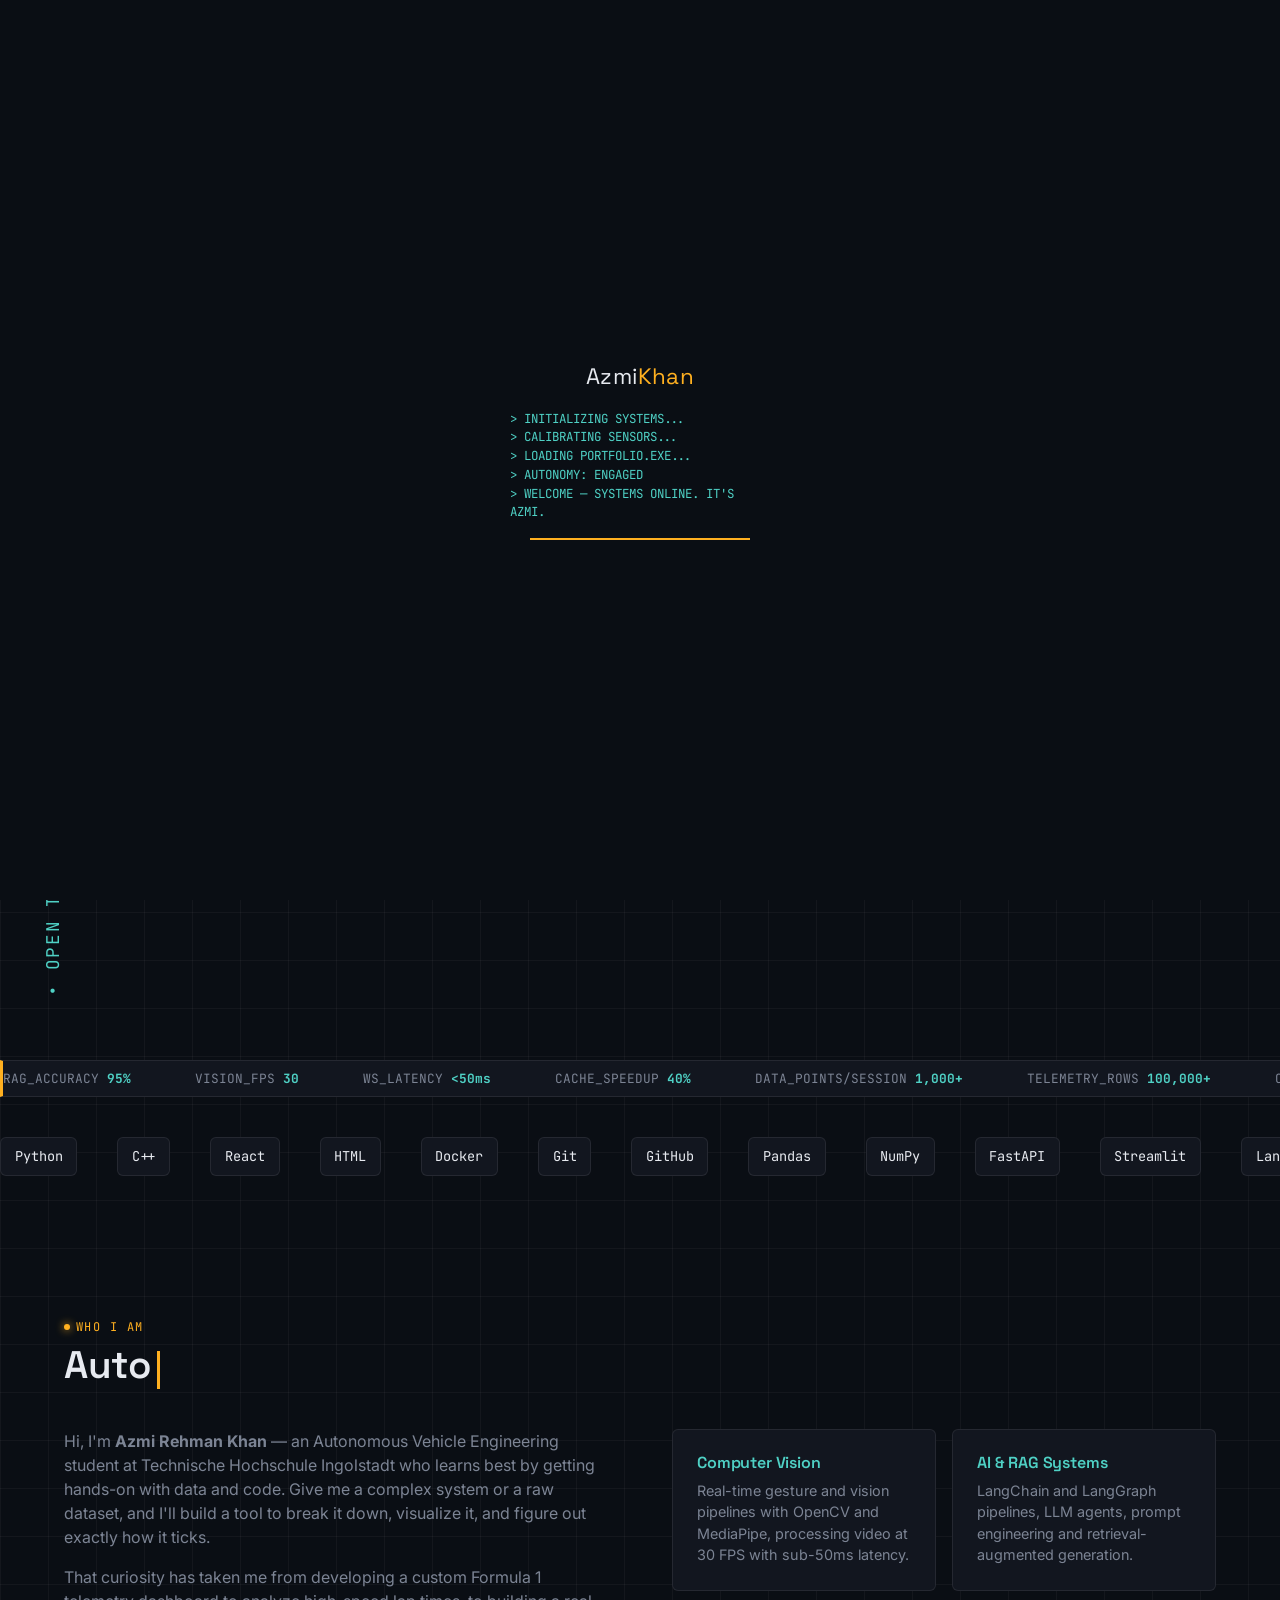
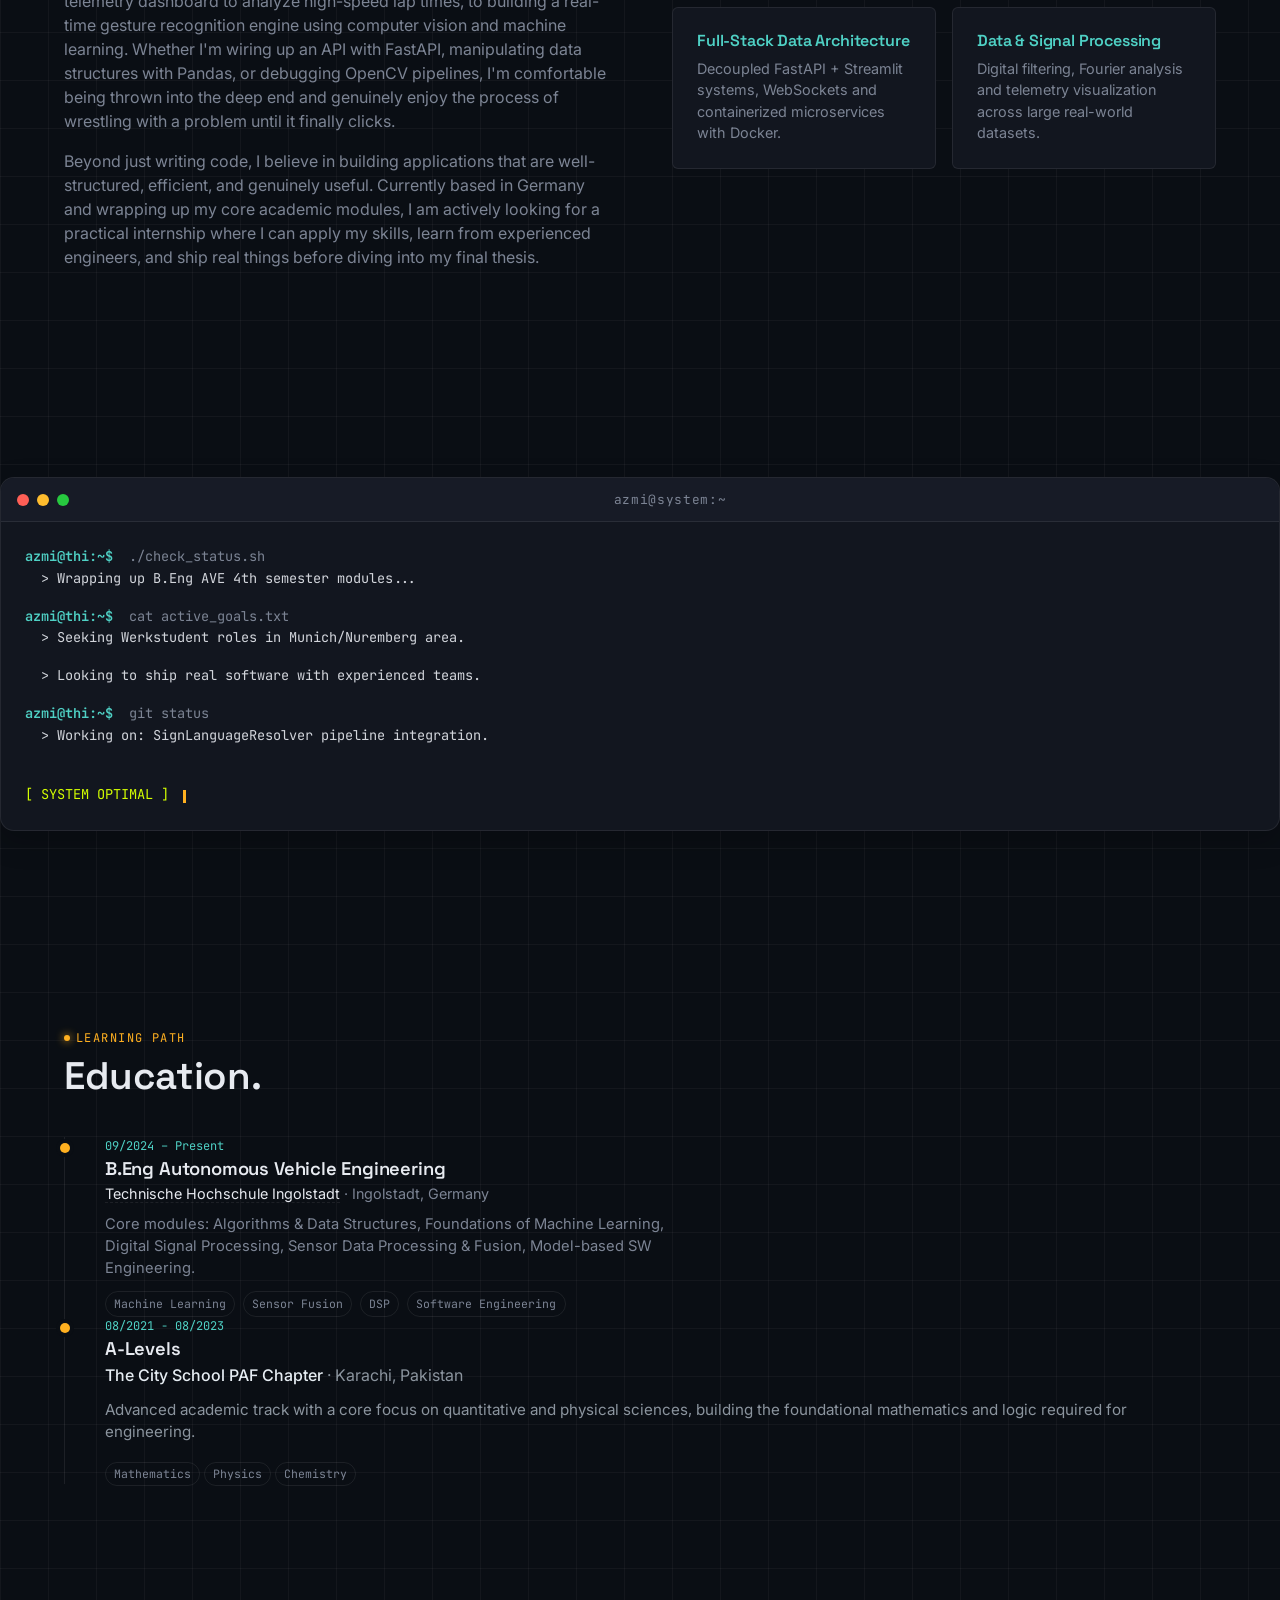
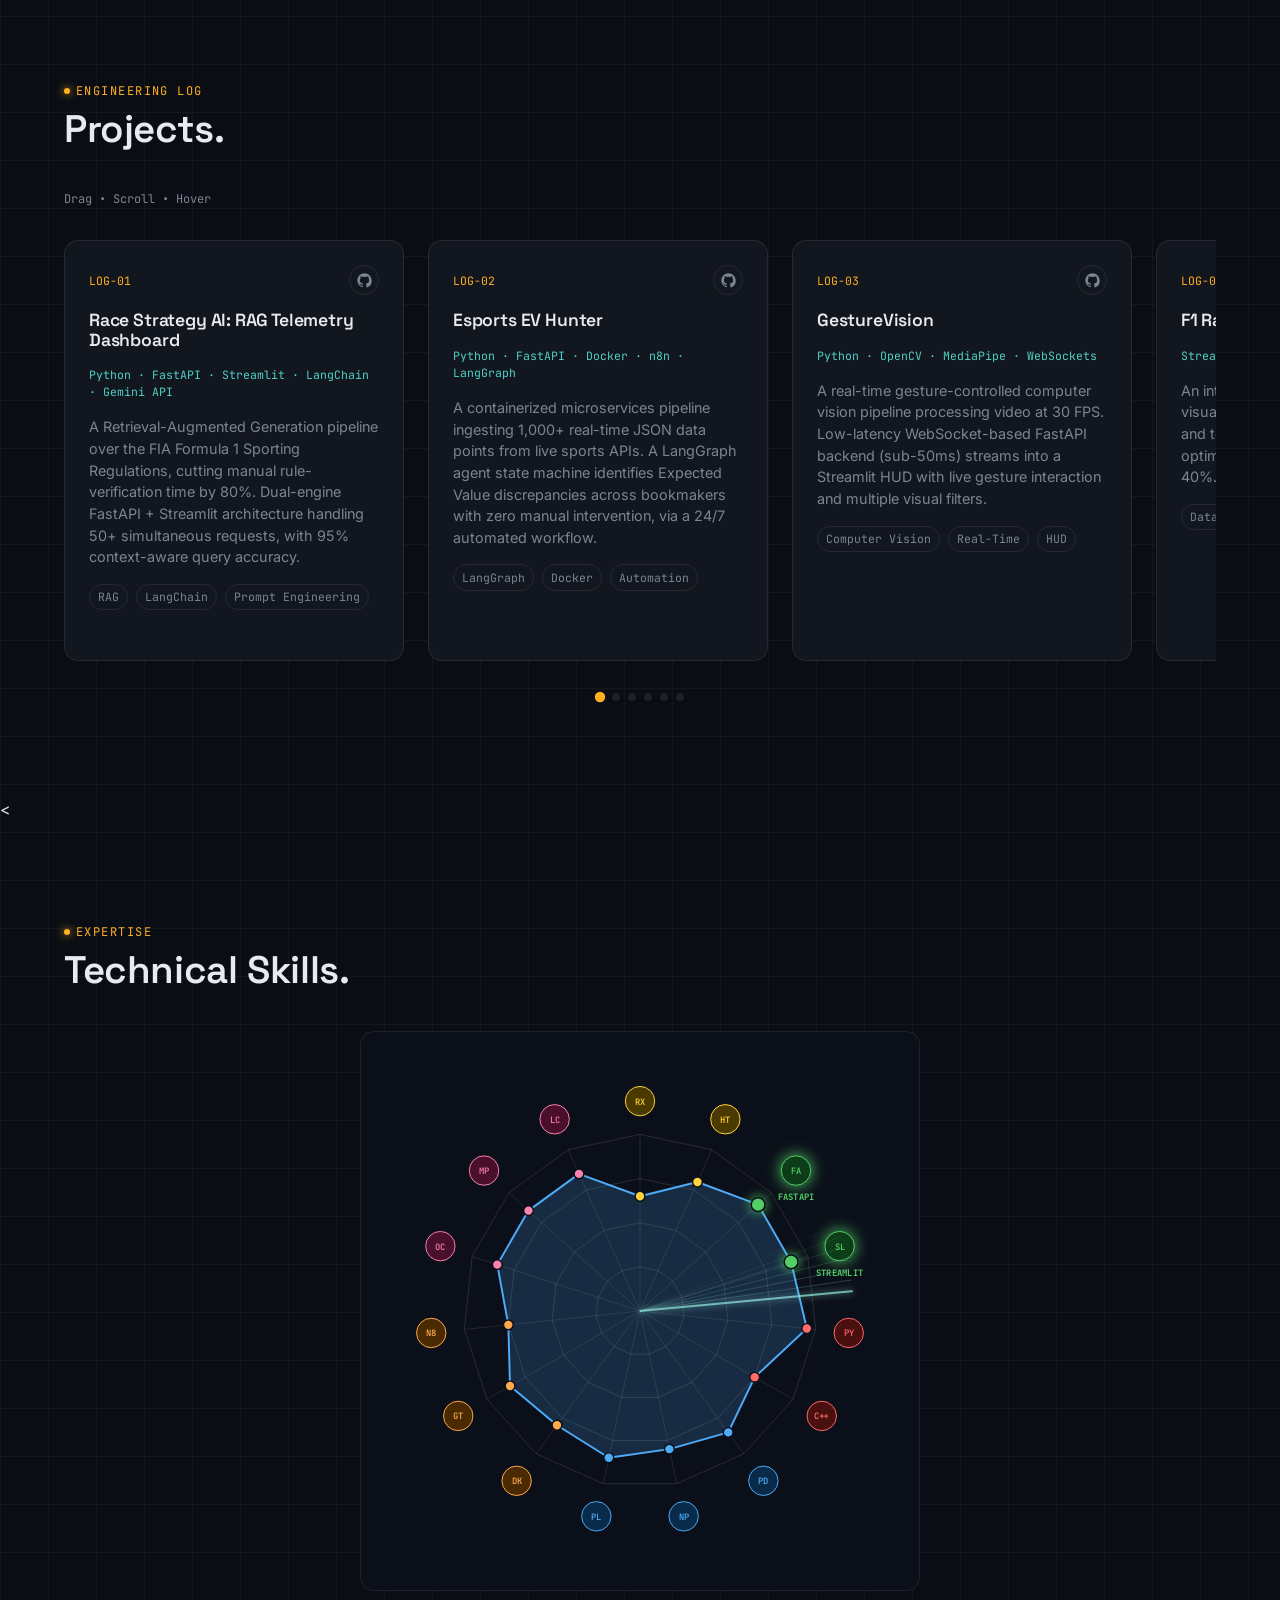
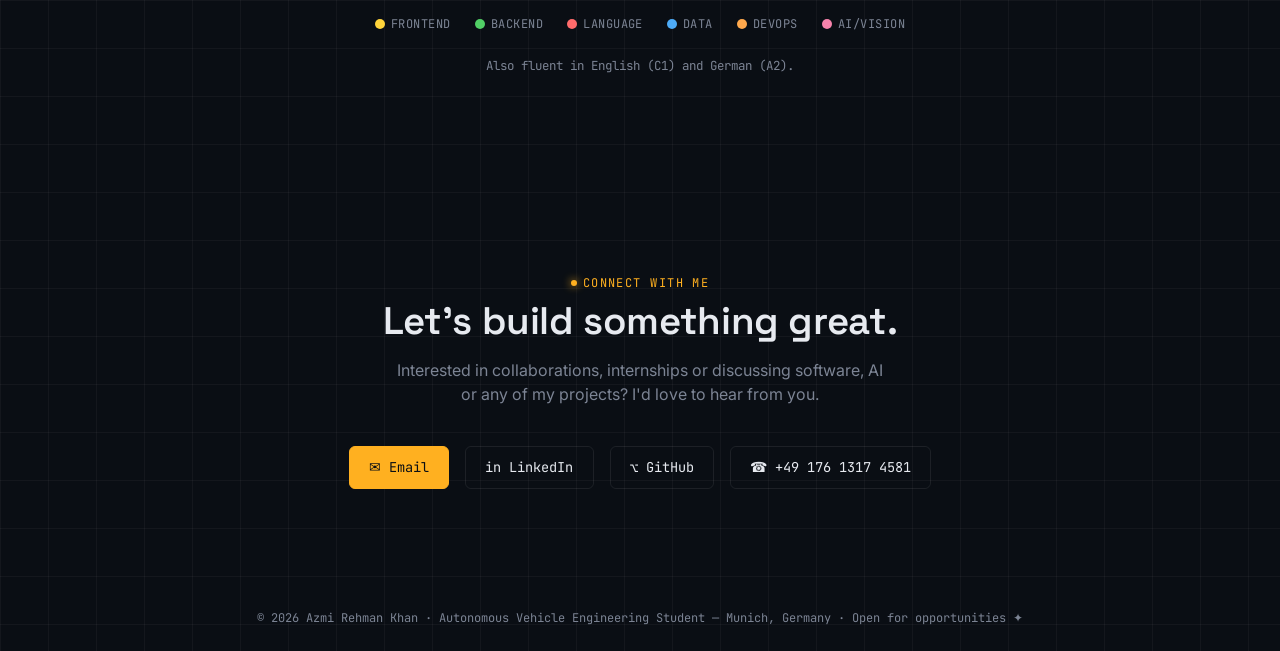
==== commit f5ccc94e: "completed" ====
--- a/portfolio/index.html
+++ b/portfolio/index.html
@@ -30,7 +30,6 @@
       <nav class="nav-links" id="nav-links">
         <a href="#about">About</a>
         <a href="#education">Education</a>
-        <a href="#experience">Experience</a>
         <a href="#projects">Projects</a>
         <a href="#skills">Skills</a>
         <a href="#contact">Contact</a>
@@ -46,33 +45,76 @@
     </div>
   </header>
 
-  <!-- ============ HERO ============ -->
-  <section id="hero">
-    <div class="container hero-grid">
-      <div class="hero-copy">
-        <span class="eyebrow">Munich, DE · Open to Werkstudent Opertunities</span>
-        <h1 class="hero-headline">Engineering intelligent systems for <span class="accent">autonomous vehicles.</span></h1>
-        <p class="hero-sub">
-          B.Eng Autonomous Vehicle Engineering student at Technische Hochschule Ingolstadt,
-          specializing in Computer Vision and AI-driven systems. I build ML pipelines,
-          low-latency streaming architectures and interactive data tools with Python, FastAPI
-          and Streamlit — turning complex engineering logic into working software.
-        </p>
-        <div class="hero-cta">
-          <a href="#projects" class="btn btn-primary">View My Work ↗</a>
-          <a href="#contact" class="btn">Get In Touch →</a>
-        </div>
-      </div>
-
-      <div class="hero-panel">
-        <div class="hero-panel-photo">
-          <!-- TODO: replace with your photo -->
-          <span>[ profile photo ]</span>
-        </div>
-        <div class="location-readout">
-          <span><span class="label">LOC</span> Munich, Germany</span>
-          <span>48.1351° N, 11.5820° E</span>
-        </div>
+  <!-- ============ HERO (Asymmetric Bold Layout) ============ -->
+  <section id="hero" class="hero-bento">
+    <div class="hero-container">
+      
+      <!-- Left Column: Vertical text & Massive Typography -->
+      <div class="hero-left">
+        <div class="hero-vertical-track">
+          <span class="vertical-text">• Open to Werkstudent roles & internships</span>
+        </div>
+        
+        <!-- Wrapper to stack the headline, text, and buttons -->
+        <div class="hero-content">
+          <div class="hero-headline-stack">
+            <h1 class="text-solid-white">AVE STUDENT</h1>
+            <h1 class="text-outline">BUILDING</h1>
+            <h1 class="text-neon">INTELLIGENT</h1>
+            <h1 class="text-neon">SYSTEMS.</h1>
+          </div>
+          
+          <!-- New Subtext -->
+          <p class="hero-subtext">
+            Autonomous Vehicle Engineering student at Technische Hochschule Ingolstadt, specializing in <strong>Computer Vision</strong>, <strong>Data Architecture</strong>, and <strong>Machine Learning</strong>. Driven by curiosity to solve complex engineering problems through innovative software infrastructure.
+          </p>
+          
+          <!-- New Buttons -->
+          <div class="hero-cta-buttons">
+            <a href="#projects" class="btn btn-neon">View My Work ↗</a>
+            <a href="#about" class="btn btn-outline">Learn More</a>
+          </div>
+        </div>
+      </div>
+
+      <!-- Right Column: Panels & Photo Placeholders -->
+      <div class="hero-right">
+        
+        <!-- Name Plate -->
+        <div class="hero-panel name-panel">
+          <h2 class="stylized-name">AZMI<br>REHMAN KHAN</h2>
+        </div>
+
+        <!-- Middle section for photos (Flex/Grid) -->
+        <div class="hero-photos-area">
+          
+          <div class="photo-card main-portrait">
+            <!-- TODO: Replace 'portrait.jpg' with your actual headshot file name -->
+            <img src="assets\images\me.png" alt="Azmi Rehman Khan" class="bento-image" />
+          </div>
+          
+         <!-- Secondary Slideshow -->
+          <div class="photo-card secondary-landscape slideshow-container" id="hero-slideshow">
+            <!-- Add as many images as you want here. Give the first one the "active" class -->
+            <img src="assets/images/WhatsApp Image 2026-08-02 at 4.09.21 AM.jpeg" alt="Project 1" class="slide" />
+            <img src="assets/images/WhatsApp Image 2026-08-02 at 4.09.21 AM (1).jpeg" alt="Project 2" class="slide" />
+            <img src="assets/images/WhatsApp Image 2026-08-02 at 4.09.21 AM (2).jpeg" alt="Project 3" class="slide" />
+            <img src="assets/images/WhatsApp Image 2026-08-02 at 4.09.21 AM (3).jpeg" alt="Project 4" class="slide" />
+            <img src="assets/images/WhatsApp Image 2026-08-02 at 4.09.20 AM.jpeg" alt="Project 5" class="slide" />
+          </div>
+
+        </div>
+
+        <!-- Location HUD with Radar Scanner -->
+        <div class="hero-panel location-panel">
+          <div class="radar-line"></div>
+          <div class="loc-data">
+            <p class="loc-city">MUNICH, GERMANY</p>
+            <p class="loc-coords">48.1351° N, 11.5820° E</p>
+            <p class="loc-time">— <span id="live-time">00:00:00</span></p>
+          </div>
+        </div>
+
       </div>
     </div>
   </section>
@@ -92,27 +134,22 @@
   </section>
 
   <!-- ============ ABOUT ============ -->
-  <section id="about">
+  <section id="about" class = "reveal">
     <div class="container">
       <span class="eyebrow">Who I Am</span>
-      <h2 class="section-heading">Autonomous Vehicle Engineering Student.</h2>
-
+      <h2 class="section-heading" id="typewriter-heading">
+  <span id="typewriter-text"></span><span class="cursor"></span>
+</h2>
       <div class="about-grid">
         <div class="about-bio">
           <p>
-            I'm <strong>Azmi Rehman Khan</strong>, an Autonomous Vehicle Engineering student at
-            Technische Hochschule Ingolstadt, specializing in Computer Vision, AI-driven systems
-            and full-stack data architecture.
+            Hi, I'm <strong>Azmi Rehman Khan</strong> — an Autonomous Vehicle Engineering student at Technische Hochschule Ingolstadt who learns best by getting hands-on with data and code. Give me a complex system or a raw dataset, and I'll build a tool to break it down, visualize it, and figure out exactly how it ticks.
           </p>
           <p>
-            Originally from Pakistan, I moved to Germany to study engineering and have since built
-            custom machine learning pipelines, low-latency streaming architectures and interactive
-            data interfaces — decoupling complex engineering logic into intelligent, reliable
-            software infrastructure.
+            That curiosity has taken me from developing a custom Formula 1 telemetry dashboard to analyze high-speed lap times, to building a real-time gesture recognition engine using computer vision and machine learning. Whether I'm wiring up an API with FastAPI, manipulating data structures with Pandas, or debugging OpenCV pipelines, I'm comfortable being thrown into the deep end and genuinely enjoy the process of wrestling with a problem until it finally clicks.
           </p>
           <p>
-            Currently based in Munich, Germany. Looking for internships and collaborations on
-            challenging engineering and AI problems.
+            Beyond just writing code, I believe in building applications that are well-structured, efficient, and genuinely useful. Currently based in Germany and wrapping up my core academic modules, I am actively looking for a practical internship where I can apply my skills, learn from experienced engineers, and ship real things before diving into my final thesis.
           </p>
         </div>
 
@@ -138,8 +175,34 @@
     </div>
   </section>
 
+      <section id="terminal" class="reveal"> <!-- Delete the old 'about-cards' div and replace it with this Terminal Window -->
+        <div class="about-terminal">
+          <div class="terminal-header">
+            <span class="dot red"></span>
+            <span class="dot yellow"></span>
+            <span class="dot green"></span>
+            <span class="terminal-title">azmi@system:~</span>
+          </div>
+          
+          <div class="terminal-body">
+            <p><span class="prompt">azmi@thi:~$</span> ./check_status.sh</p>
+            <p class="output">> Wrapping up B.Eng AVE 4th semester modules...</p>
+            
+            <p><span class="prompt">azmi@thi:~$</span> cat active_goals.txt</p>
+            <p class="output">> Seeking Werkstudent roles in Munich/Nuremberg area.</p>
+            <p class="output">> Looking to ship real software with experienced teams.</p>
+            
+            <p><span class="prompt">azmi@thi:~$</span> git status</p>
+            <p class="output">> Working on: SignLanguageResolver pipeline integration.</p>
+            
+            <br>
+            <p style="color: var(--color-neon);">[ SYSTEM OPTIMAL ] <span class="cursor"></span></p>
+          </div>
+        </div>
+      </section>
+
   <!-- ============ EDUCATION ============ -->
-  <section id="education">
+  <section id="education" class="reveal section-padding">
     <div class="container">
       <span class="eyebrow">Learning Path</span>
       <h2 class="section-heading">Education.</h2>
@@ -159,38 +222,42 @@
             <span class="tag">DSP</span>
             <span class="tag">Software Engineering</span>
           </div>
-        </div>
-      </div>
-    </div>
-  </section>
-
-  <!-- ============ EXPERIENCE ============ -->
-  <section id="experience">
-    <div class="container">
-      <span class="eyebrow">Professional Journey</span>
-      <h2 class="section-heading">Experience.</h2>
-
-      <div class="timeline">
-        <div class="timeline-item">
-          <div class="timeline-date">06/2024 – Present</div>
-          <h3>Rider</h3>
-          <div class="timeline-org">Flink · Nürnberg, Germany</div>
-          <p class="timeline-desc">
-            Developed strong reliability, time management and adaptability while performing
-            high-volume deliveries using digital logistics systems in a fast-paced environment.
-          </p>
-          <div class="tag-row">
-            <span class="tag">Logistics</span>
-            <span class="tag">Time Management</span>
-            <span class="tag">Reliability</span>
-          </div>
-        </div>
-      </div>
-    </div>
-  </section>
+       <!-- A-Levels Timeline Entry -->
+        <div class="timeline-item"> 
+          
+          <div class="timeline-date">08/2021 - 08/2023</div>
+          
+          <h3 class="timeline-title">A-Levels</h3>
+          
+          <!-- Replaced the <h4> with a div, matching the white school name + gray location -->
+          <div style="font-size: 1rem; margin-bottom: 0.75rem;">
+            <span style="color: #e6edf3; font-weight: 500;">The City School PAF Chapter</span> 
+            <span style="color: #8b949e;">&middot; Karachi, Pakistan</span>
+          </div>
+          
+          <!-- Added muted styling to the paragraph so it matches the core modules text -->
+          <p class="timeline-text" style="color: #8b949e; font-size: 0.95rem; font-weight: 400; line-height: 1.5; margin-bottom: 1rem;">
+            Advanced academic track with a core focus on quantitative and physical sciences, building the foundational mathematics and logic required for engineering.
+          </p>
+          
+          <!-- Skill / Subject Tags -->
+          <div class="timeline-tags">
+            <span class="tag">Mathematics</span>
+            <span class="tag">Physics</span>
+            <span class="tag">Chemistry</span>
+          </div>
+          
+        </div>  
+        </div>
+      </div>
+      
+    </div>
+  </section>
+
+  
 
   <!-- ============ PROJECTS ============ -->
-  <section id="projects">
+  <section id="projects" class ="reveal">
     <div class="container">
       <span class="eyebrow">Engineering Log</span>
       <h2 class="section-heading">Projects.</h2>
@@ -202,7 +269,7 @@
           <article class="project-card">
             <div class="card-top">
               <span class="project-log-id">LOG-01</span>
-              <a class="github-link" href="https://github.com/Azmi-khan" target="_blank" rel="noopener" aria-label="View on GitHub">
+              <a class="github-link" href="https://github.com/Azmi-khan/F1-AI" target="_blank" rel="noopener" aria-label="View on GitHub">
                 <svg width="15" height="15" viewBox="0 0 24 24" fill="currentColor"><path d="M12 .5C5.65.5.5 5.66.5 12.03c0 5.1 3.29 9.42 7.86 10.95.58.1.79-.25.79-.56 0-.28-.01-1.02-.02-2-3.2.7-3.88-1.54-3.88-1.54-.52-1.34-1.28-1.7-1.28-1.7-1.04-.72.08-.7.08-.7 1.15.08 1.76 1.19 1.76 1.19 1.03 1.76 2.7 1.25 3.36.96.1-.75.4-1.25.73-1.54-2.55-.29-5.23-1.28-5.23-5.71 0-1.26.45-2.29 1.19-3.09-.12-.29-.52-1.46.11-3.05 0 0 .97-.31 3.18 1.18a11 11 0 0 1 5.79 0c2.2-1.49 3.17-1.18 3.17-1.18.63 1.59.23 2.76.11 3.05.74.8 1.19 1.83 1.19 3.09 0 4.44-2.69 5.42-5.25 5.7.41.36.78 1.08.78 2.17 0 1.57-.01 2.83-.01 3.22 0 .31.21.67.8.56A10.53 10.53 0 0 0 23.5 12.03C23.5 5.66 18.35.5 12 .5Z"/></svg>
               </a>
             </div>
@@ -223,7 +290,7 @@
           <article class="project-card">
             <div class="card-top">
               <span class="project-log-id">LOG-02</span>
-              <a class="github-link" href="https://github.com/Azmi-khan" target="_blank" rel="noopener" aria-label="View on GitHub">
+              <a class="github-link" href="https://github.com/Azmi-khan/esports-ev-hunter" target="_blank" rel="noopener" aria-label="View on GitHub">
                 <svg width="15" height="15" viewBox="0 0 24 24" fill="currentColor"><path d="M12 .5C5.65.5.5 5.66.5 12.03c0 5.1 3.29 9.42 7.86 10.95.58.1.79-.25.79-.56 0-.28-.01-1.02-.02-2-3.2.7-3.88-1.54-3.88-1.54-.52-1.34-1.28-1.7-1.28-1.7-1.04-.72.08-.7.08-.7 1.15.08 1.76 1.19 1.76 1.19 1.03 1.76 2.7 1.25 3.36.96.1-.75.4-1.25.73-1.54-2.55-.29-5.23-1.28-5.23-5.71 0-1.26.45-2.29 1.19-3.09-.12-.29-.52-1.46.11-3.05 0 0 .97-.31 3.18 1.18a11 11 0 0 1 5.79 0c2.2-1.49 3.17-1.18 3.17-1.18.63 1.59.23 2.76.11 3.05.74.8 1.19 1.83 1.19 3.09 0 4.44-2.69 5.42-5.25 5.7.41.36.78 1.08.78 2.17 0 1.57-.01 2.83-.01 3.22 0 .31.21.67.8.56A10.53 10.53 0 0 0 23.5 12.03C23.5 5.66 18.35.5 12 .5Z"/></svg>
               </a>
             </div>
@@ -244,7 +311,7 @@
           <article class="project-card">
             <div class="card-top">
               <span class="project-log-id">LOG-03</span>
-              <a class="github-link" href="https://github.com/Azmi-khan" target="_blank" rel="noopener" aria-label="View on GitHub">
+              <a class="github-link" href="https://github.com/Azmi-khan/GestureVision" target="_blank" rel="noopener" aria-label="View on GitHub">
                 <svg width="15" height="15" viewBox="0 0 24 24" fill="currentColor"><path d="M12 .5C5.65.5.5 5.66.5 12.03c0 5.1 3.29 9.42 7.86 10.95.58.1.79-.25.79-.56 0-.28-.01-1.02-.02-2-3.2.7-3.88-1.54-3.88-1.54-.52-1.34-1.28-1.7-1.28-1.7-1.04-.72.08-.7.08-.7 1.15.08 1.76 1.19 1.76 1.19 1.03 1.76 2.7 1.25 3.36.96.1-.75.4-1.25.73-1.54-2.55-.29-5.23-1.28-5.23-5.71 0-1.26.45-2.29 1.19-3.09-.12-.29-.52-1.46.11-3.05 0 0 .97-.31 3.18 1.18a11 11 0 0 1 5.79 0c2.2-1.49 3.17-1.18 3.17-1.18.63 1.59.23 2.76.11 3.05.74.8 1.19 1.83 1.19 3.09 0 4.44-2.69 5.42-5.25 5.7.41.36.78 1.08.78 2.17 0 1.57-.01 2.83-.01 3.22 0 .31.21.67.8.56A10.53 10.53 0 0 0 23.5 12.03C23.5 5.66 18.35.5 12 .5Z"/></svg>
               </a>
             </div>
@@ -265,7 +332,7 @@
           <article class="project-card">
             <div class="card-top">
               <span class="project-log-id">LOG-04</span>
-              <a class="github-link" href="https://github.com/Azmi-khan" target="_blank" rel="noopener" aria-label="View on GitHub">
+              <a class="github-link" href="https://github.com/Azmi-khan/F1_data_visualisation" target="_blank" rel="noopener" aria-label="View on GitHub">
                 <svg width="15" height="15" viewBox="0 0 24 24" fill="currentColor"><path d="M12 .5C5.65.5.5 5.66.5 12.03c0 5.1 3.29 9.42 7.86 10.95.58.1.79-.25.79-.56 0-.28-.01-1.02-.02-2-3.2.7-3.88-1.54-3.88-1.54-.52-1.34-1.28-1.7-1.28-1.7-1.04-.72.08-.7.08-.7 1.15.08 1.76 1.19 1.76 1.19 1.03 1.76 2.7 1.25 3.36.96.1-.75.4-1.25.73-1.54-2.55-.29-5.23-1.28-5.23-5.71 0-1.26.45-2.29 1.19-3.09-.12-.29-.52-1.46.11-3.05 0 0 .97-.31 3.18 1.18a11 11 0 0 1 5.79 0c2.2-1.49 3.17-1.18 3.17-1.18.63 1.59.23 2.76.11 3.05.74.8 1.19 1.83 1.19 3.09 0 4.44-2.69 5.42-5.25 5.7.41.36.78 1.08.78 2.17 0 1.57-.01 2.83-.01 3.22 0 .31.21.67.8.56A10.53 10.53 0 0 0 23.5 12.03C23.5 5.66 18.35.5 12 .5Z"/></svg>
               </a>
             </div>
@@ -284,7 +351,7 @@
           <article class="project-card">
             <div class="card-top">
               <span class="project-log-id">LOG-05</span>
-              <a class="github-link" href="https://github.com/Azmi-khan" target="_blank" rel="noopener" aria-label="View on GitHub">
+              <a class="github-link" href="https://github.com/Azmi-khan/music-data-anaylisis" target="_blank" rel="noopener" aria-label="View on GitHub">
                 <svg width="15" height="15" viewBox="0 0 24 24" fill="currentColor"><path d="M12 .5C5.65.5.5 5.66.5 12.03c0 5.1 3.29 9.42 7.86 10.95.58.1.79-.25.79-.56 0-.28-.01-1.02-.02-2-3.2.7-3.88-1.54-3.88-1.54-.52-1.34-1.28-1.7-1.28-1.7-1.04-.72.08-.7.08-.7 1.15.08 1.76 1.19 1.76 1.19 1.03 1.76 2.7 1.25 3.36.96.1-.75.4-1.25.73-1.54-2.55-.29-5.23-1.28-5.23-5.71 0-1.26.45-2.29 1.19-3.09-.12-.29-.52-1.46.11-3.05 0 0 .97-.31 3.18 1.18a11 11 0 0 1 5.79 0c2.2-1.49 3.17-1.18 3.17-1.18.63 1.59.23 2.76.11 3.05.74.8 1.19 1.83 1.19 3.09 0 4.44-2.69 5.42-5.25 5.7.41.36.78 1.08.78 2.17 0 1.57-.01 2.83-.01 3.22 0 .31.21.67.8.56A10.53 10.53 0 0 0 23.5 12.03C23.5 5.66 18.35.5 12 .5Z"/></svg>
               </a>
             </div>
@@ -306,7 +373,7 @@
           <article class="project-card">
             <div class="card-top">
               <span class="project-log-id">LOG-06</span>
-              <a class="github-link" href="https://github.com/Azmi-khan" target="_blank" rel="noopener" aria-label="View on GitHub">
+              <a class="github-link" href="https://github.com/Azmi-khan/signals" target="_blank" rel="noopener" aria-label="View on GitHub">
                 <svg width="15" height="15" viewBox="0 0 24 24" fill="currentColor"><path d="M12 .5C5.65.5.5 5.66.5 12.03c0 5.1 3.29 9.42 7.86 10.95.58.1.79-.25.79-.56 0-.28-.01-1.02-.02-2-3.2.7-3.88-1.54-3.88-1.54-.52-1.34-1.28-1.7-1.28-1.7-1.04-.72.08-.7.08-.7 1.15.08 1.76 1.19 1.76 1.19 1.03 1.76 2.7 1.25 3.36.96.1-.75.4-1.25.73-1.54-2.55-.29-5.23-1.28-5.23-5.71 0-1.26.45-2.29 1.19-3.09-.12-.29-.52-1.46.11-3.05 0 0 .97-.31 3.18 1.18a11 11 0 0 1 5.79 0c2.2-1.49 3.17-1.18 3.17-1.18.63 1.59.23 2.76.11 3.05.74.8 1.19 1.83 1.19 3.09 0 4.44-2.69 5.42-5.25 5.7.41.36.78 1.08.78 2.17 0 1.57-.01 2.83-.01 3.22 0 .31.21.67.8.56A10.53 10.53 0 0 0 23.5 12.03C23.5 5.66 18.35.5 12 .5Z"/></svg>
               </a>
             </div>
@@ -333,7 +400,7 @@
   </section>
 
   <!-- ============ SKILLS DETAIL ============ -->
-  <<section id="skills">
+  <<section id="skills" class="reveal">
     <div class="container">
       <span class="eyebrow">Expertise</span>
       <h2 class="section-heading">Technical Skills.</h2>
@@ -349,7 +416,7 @@
     </div>
   </section>
   <!-- ============ CONTACT ============ -->
-  <section id="contact">
+  <section id="contact" class="reveal">
     <div class="container">
       <span class="eyebrow">Connect With Me</span>
       <h2 class="section-heading">Let's build something great.</h2>
--- a/portfolio/css/style.css
+++ b/portfolio/css/style.css
@@ -15,6 +15,8 @@
   --color-accent-2: #4FD1C5;    /* teal — telemetry readout */
   --color-border: rgba(255, 255, 255, 0.08);
   --color-grid-line: rgba(255, 255, 255, 0.04);
+  --color-neon: #D4FF00; /* The bright yellow/green from the reference */
+  --color-panel-bg: #1A1A1A;
 
   /* Type */
   --font-display: 'Space Grotesk', system-ui, sans-serif;
@@ -220,79 +222,309 @@
   color: var(--color-text);
 }
 
-/* ==========================================================
-   HERO
-   ========================================================== */
-#hero {
-  padding-block: var(--space-5) var(--space-4);
-}
-
-.hero-grid {
+
+/* ==========================================================
+   NEW HERO SECTION
+   ========================================================== */
+section#hero.hero-bento,
+#hero.hero-bento {
+  /* Zero out the massive padding! The sticky navbar already takes up space. */
+  padding-top: 20px !important; 
+  padding-bottom: 4rem !important;
+  margin-top: 0 !important;
+  min-height: auto !important; 
+  display: flex;
+  align-items: flex-start !important; 
+}
+
+.hero-container {
+  max-width: 1400px;
+  margin: 0 auto;
+  padding-inline: var(--space-4);
   display: grid;
-  grid-template-columns: 1.3fr 1fr;
+  grid-template-columns: 1fr 1fr;
   gap: var(--space-5);
+  width: 100%;
+  align-items: start !important; /* Pins both the Left and Right columns to the ceiling */
+}
+/* Ensure the left column doesn't have a hidden top margin */
+.hero-left {
+  display: flex;
+  gap: var(--space-4);
+  align-items: flex-start; /* Changed from center to pin text to the top */
+  margin-top: 0;
+}
+
+.hero-vertical-track {
+  writing-mode: vertical-rl;
+  transform: rotate(180deg);
+  display: flex;
   align-items: center;
-}
-
-.hero-headline {
-  font-size: clamp(2.2rem, 5vw, 3.75rem);
-  margin-block: var(--space-2) var(--space-3);
-}
-
-.hero-headline .accent {
-  color: var(--color-accent);
-}
-
-.hero-sub {
-  font-size: 1.05rem;
-  color: var(--color-text-muted);
-  max-width: 46ch;
-  margin-bottom: var(--space-4);
-}
-
-.hero-cta {
-  display: flex;
-  gap: var(--space-2);
-  flex-wrap: wrap;
+  height: 100%;
+}
+
+.vertical-text {
+  font-family: var(--font-mono);
+  color: var(--color-accent-2); /* Teal color */
+  font-size: 1.1rem;
+  letter-spacing: 0.1em;
+  text-transform: uppercase;
+}
+
+/* Typography tightening */
+.hero-headline-stack {
+  display: flex;
+  flex-direction: column;
+  gap: 0;
+  margin-top: -10px; /* Pulls the text up slightly to offset natural font padding */
+}
+
+.hero-headline-stack h1 {
+  font-family: var(--font-display);
+  font-size: clamp(3rem, 6.5vw, 6.5rem); 
+  font-weight: 800;
+  text-transform: uppercase;
+  margin: 0;
+  padding: 0;
+  letter-spacing: -0.02em;
+  line-height: 0.85; 
+  white-space: nowrap; 
+}
+.text-solid-white {
+  color: var(--color-text);
+}
+
+.text-outline {
+  color: transparent;
+  -webkit-text-stroke: 2px var(--color-text-muted);
+}
+
+.text-neon {
+  color: var(--color-neon);
+}
+
+/* --- Right Side: Bento Panels --- */
+.hero-right {
+  display: flex;
+  flex-direction: column;
+  gap: var(--space-3);
+  justify-content: space-between;
 }
 
 .hero-panel {
-  border: 1px solid var(--color-border);
+  background: var(--color-panel-bg);
   border-radius: var(--radius-lg);
-  background: var(--color-surface);
-  overflow: hidden;
-}
-
-.hero-panel-photo {
-  aspect-ratio: 4 / 3;
-  background: var(--color-surface-2);
+  border: 1px solid var(--color-border);
+  padding: var(--space-3);
+}
+
+/* ==========================================================
+   Name Panel (Ornate Gold Background)
+   ========================================================== */
+.name-panel {
+  border: 1px solid var(--color-border);
+  border-radius: var(--radius-lg);
   display: grid;
   place-items: center;
-  color: var(--color-text-muted);
-  font-family: var(--font-mono);
-  font-size: 0.8rem;
+  padding: 2rem;
+  
+  /* Adds a dark overlay to make text readable, layered over a gold/black texture */
+  background-color: #111;
+  background-image: 
+    linear-gradient(rgba(0, 0, 0, 0.3), rgba(0, 0, 0, 0.5)),
+    url('https://images.unsplash.com/photo-1605478051752-65ebbcda304a?q=80&w=1000&auto=format&fit=crop'); 
+  background-size: cover;
+  background-position: center;
+  
+  /* Inner shadow to give the panel depth */
+  box-shadow: inset 0 0 30px rgba(0, 0, 0, 0.8); 
+}
+
+.stylized-name {
+  /* Classic serif font matching the reference */
+  font-family: 'Georgia', 'Times New Roman', serif;
+  font-style: italic;
+  font-weight: 700;
+  font-size: clamp(2rem, 4vw, 2.8rem);
+  line-height: 1.1;
+  text-align: center;
+  letter-spacing: 0.05em;
+  
+  /* Solid white text with a crisp outline */
+  color: #FFFFFF;
+  -webkit-text-stroke: 1px rgba(0, 0, 0, 0.3);
+  
+  /* Hard drop shadow to separate the text from the busy background */
+  text-shadow: 
+    2px 2px 0px #000, 
+    -1px -1px 0px #000,
+    1px -1px 0px #000,
+    -1px 1px 0px #000,
+    1px 1px 0px #000,
+    4px 4px 15px rgba(0,0,0,0.9);
+}
+
+/* ==========================================================
+   Hero Photo Cards
+   ========================================================== */
+.hero-photos-area {
+  display: grid;
+  grid-template-columns: 1.2fr 0.8fr; 
+  gap: var(--space-3);
+  height: 260px; /* Reduced height to make photos smaller */
+}
+
+.photo-card {
+  border-radius: var(--radius-lg);
   overflow: hidden;
-}
-
-.hero-panel-photo img {
+  border: 1px solid var(--color-border);
+  background: var(--color-surface-2);
+  position: relative;
+  box-shadow: 0 10px 30px rgba(0, 0, 0, 0.2); 
+}
+
+.bento-image {
   width: 100%;
   height: 100%;
+  object-fit: cover; 
+  object-position: center; 
+  display: block;
+  transition: transform 0.5s ease;
+}
+
+.photo-card:hover .bento-image {
+  transform: scale(1.05); 
+}
+/* Responsive adjustment for the photos */
+@media (max-width: 600px) {
+  .hero-photos-area {
+    grid-template-columns: 1fr; /* Stacks photos vertically on mobile */
+    height: auto;
+  }
+  
+  .photo-card {
+    height: 300px; /* Fixed height for stacked mobile photos */
+  }
+}
+/* ==========================================================
+   Hero Slideshow (3D Stacked Cards)
+   ========================================================== */
+.slideshow-container {
+  position: relative;
+  overflow: hidden; 
+  display: flex;
+  align-items: center;
+  /* Remove borders/backgrounds here so the individual cards stand out */
+  background: transparent;
+  border: none;
+  box-shadow: none;
+}
+
+.slideshow-container .slide {
+  position: absolute;
+  /* Width is reduced to 75% so there is room on the right for the stacked cards to peek out */
+  width: 75%; 
+  height: 100%;
+  left: 0;
+  border-radius: var(--radius-lg);
   object-fit: cover;
-}
-
-.location-readout {
-  padding: var(--space-2) var(--space-3);
-  font-family: var(--font-mono);
-  font-size: 0.75rem;
-  color: var(--color-text-muted);
+  box-shadow: 0 10px 20px rgba(0,0,0,0.5);
+  
+  /* Smoothly animates the movement, scale, and blur */
+  transition: all 0.6s cubic-bezier(0.4, 0, 0.2, 1);
+}
+
+/* --- Position States --- */
+
+/* The front card */
+.slideshow-container .pos-0 {
+  transform: translateX(0) scale(1);
+  opacity: 1;
+  z-index: 10;
+  filter: blur(0);
+}
+
+/* The second card (behind and to the right) */
+.slideshow-container .pos-1 {
+  transform: translateX(20%) scale(0.9);
+  opacity: 0.6;
+  z-index: 9;
+  filter: blur(4px);
+}
+
+/* The third card (further behind) */
+.slideshow-container .pos-2 {
+  transform: translateX(40%) scale(0.8);
+  opacity: 0.3;
+  z-index: 8;
+  filter: blur(8px);
+}
+
+/* Any additional cards hidden in the very back */
+.slideshow-container .pos-hidden {
+  transform: translateX(60%) scale(0.7);
+  opacity: 0;
+  z-index: 1;
+}
+
+/* ==========================================================
+   Location Panel & Radar Scanner (Made Bigger with Map)
+   ========================================================== */
+.location-panel {
+  position: relative;
+  overflow: hidden; 
+  border-left: 4px solid #4FD1C5; /* Hardcoded teal */
+  background-color: #1A1A1A; /* Hardcoded dark gray */
+  min-height: 200px;
   display: flex;
   align-items: center;
-  justify-content: space-between;
-  border-top: 1px solid var(--color-border);
-}
-
-.location-readout .label {
-  color: var(--color-accent-2);
+  padding: 2rem; 
+  
+  /* Hardcoded gradient and a reliable external map image */
+  background-image: 
+    linear-gradient(to right, rgba(26, 26, 26, 0.95) 10%, rgba(26, 26, 26, 0.2) 100%),
+    url('https://www.figuregrounds.com/wp-content/uploads/2021/01/munich_01_figure-ground.jpg'); 
+  background-size: cover;
+  background-position: center;
+}
+
+.loc-data {
+  position: relative;
+  z-index: 2; 
+  text-shadow: 0 2px 6px rgba(0, 0, 0, 1); /* Dark shadow to pop against the map */
+}
+
+/* The scanning line */
+.radar-line {
+  position: absolute;
+  top: 0;
+  left: 0;
+  height: 100%;
+  width: 2px;
+  background-color: var(--color-neon);
+  box-shadow: 0 0 20px 4px var(--color-neon);
+  z-index: 1;
+  opacity: 0;
+  animation: radar-scan 4s linear infinite;
+}
+
+@keyframes radar-scan {
+  0% { left: -10%; opacity: 0; }
+  10% { opacity: 0.6; } 
+  90% { opacity: 0.6; } 
+  100% { left: 110%; opacity: 0; }
+}
+
+/* Responsive adjustment for mobile */
+@media (max-width: 600px) {
+  .hero-photos-area {
+    grid-template-columns: 1fr; 
+    height: auto;
+  }
+  
+  .photo-card {
+    height: 220px; 
+  }
 }
 
 /* ==========================================================
@@ -976,4 +1208,245 @@
     flex-direction: column;
     align-items: stretch;
   }
+}
+/* ==========================================================
+   Typewriter Animation
+   ========================================================== */
+.cursor {
+  display: inline-block;
+  width: 3px;
+  height: 1em;
+  background-color: var(--color-accent);
+  margin-left: 6px;
+  vertical-align: text-bottom;
+  animation: blink 1s step-end infinite;
+}
+
+@keyframes blink {
+  0%, 100% { opacity: 1; }
+  50% { opacity: 0; }
+}
+
+/* ==========================================================
+   Main Portrait Adjustment
+   ========================================================== */
+.main-portrait .bento-image {
+  /* Shows the whole image without zooming in */
+  object-fit: default; 
+  
+}
+
+/* ==========================================================
+   Hero Subtext & Buttons
+   ========================================================== */
+.hero-content {
+  display: flex;
+  flex-direction: column;
+}
+
+.hero-subtext {
+  font-family: var(--font-body);
+  color: var(--color-text-muted);
+  font-size: 1.05rem;
+  line-height: 1.6;
+  max-width: 550px;
+  margin-top: 1.5rem; /* Space between "SYSTEMS." and the paragraph */
+  margin-bottom: 1.5rem;
+}
+
+.hero-subtext strong {
+  color: var(--color-text); /* Makes the bold words pop in white */
+  font-weight: 500;
+}
+
+.hero-cta-buttons {
+  display: flex;
+  gap: 1rem;
+}
+
+/* Bright Neon Button */
+.btn-neon {
+  background-color: var(--color-neon);
+  color: #0A0E14; /* Dark text for contrast */
+  font-weight: 700;
+  border: 1px solid var(--color-neon);
+  transition: all 0.2s ease;
+}
+
+.btn-neon:hover {
+  background-color: transparent;
+  color: var(--color-neon);
+  box-shadow: 0 0 15px rgba(212, 255, 0, 0.4);
+}
+
+/* Subtle Outline Button */
+.btn-outline {
+  background-color: transparent;
+  color: var(--color-text-muted);
+  border: 1px solid var(--color-border);
+  transition: all 0.2s ease;
+}
+
+.btn-outline:hover {
+  color: var(--color-text);
+  border-color: var(--color-text);
+}
+
+/* ==========================================================
+   About Section - Terminal Window
+   ========================================================== */
+.about-terminal {
+  background-color: var(--color-surface);
+  border: 1px solid var(--color-border);
+  border-radius: var(--radius-lg);
+  overflow: hidden;
+  font-family: var(--font-mono);
+  font-size: 0.85rem;
+  box-shadow: 0 10px 30px rgba(0, 0, 0, 0.2);
+  height: fit-content;
+}
+
+.terminal-header {
+  background-color: var(--color-surface-2);
+  padding: 0.75rem 1rem;
+  display: flex;
+  align-items: center;
+  gap: 0.5rem;
+  border-bottom: 1px solid var(--color-border);
+}
+
+.terminal-header .dot {
+  width: 12px;
+  height: 12px;
+  border-radius: 50%;
+}
+
+.dot.red { background-color: #FF5F56; }
+.dot.yellow { background-color: #FFBD2E; }
+.dot.green { background-color: #27C93F; }
+
+.terminal-title {
+  margin-left: auto;
+  margin-right: auto;
+  color: var(--color-text-muted);
+  font-size: 0.8rem;
+  letter-spacing: 0.05em;
+}
+
+.terminal-body {
+  padding: 1.5rem;
+  color: var(--color-text-muted);
+  line-height: 1.6;
+}
+
+.terminal-body .prompt {
+  color: var(--color-accent-2); /* The teal accent color */
+  font-weight: 600;
+  margin-right: 0.5rem;
+}
+
+.terminal-body .output {
+  color: var(--color-text);
+  margin-bottom: 1rem;
+  padding-left: 1rem;
+  opacity: 0.9;
+}
+
+/* ==========================================================
+   Education Section
+   ========================================================== */
+.education-timeline {
+  display: flex;
+  flex-direction: column;
+  gap: var(--space-4);
+  margin-top: 2rem;
+  max-width: 1000px; /* Keeps the cards from stretching too wide on massive screens */
+}
+
+.edu-card {
+  background-color: var(--color-surface);
+  border: 1px solid var(--color-border);
+  border-radius: var(--radius-md);
+  padding: 2rem;
+  display: flex;
+  flex-direction: column;
+  gap: 1rem;
+  box-shadow: 0 4px 20px rgba(0, 0, 0, 0.2);
+  transition: all 0.3s ease;
+}
+
+/* Subtle glow effect when hovering over an education card */
+.edu-card:hover {
+  border-color: var(--color-neon);
+  box-shadow: 0 4px 25px rgba(212, 255, 0, 0.1); /* Assuming neon is your bright green/yellow */
+  transform: translateY(-2px);
+}
+
+.edu-date {
+  color: var(--color-neon);
+  font-family: var(--font-mono);
+  font-size: 0.95rem;
+  font-weight: 600;
+  letter-spacing: 0.05em;
+  text-transform: uppercase;
+}
+
+.edu-content h3 {
+  font-family: var(--font-display);
+  font-size: 1.5rem;
+  color: var(--color-text);
+  margin: 0 0 0.5rem 0;
+  line-height: 1.3;
+}
+
+.edu-content h4 {
+  font-family: var(--font-body);
+  font-size: 1.1rem;
+  color: var(--color-text-muted);
+  margin: 0 0 0.5rem 0;
+  font-weight: 500;
+}
+
+.edu-content p {
+  color: var(--color-text-muted);
+  margin: 0;
+  opacity: 0.7;
+  font-size: 0.95rem;
+}
+
+/* Responsive side-by-side layout for tablets and desktops */
+@media (min-width: 768px) {
+  .edu-card {
+    flex-direction: row;
+    align-items: flex-start;
+    gap: 3rem;
+  }
+  
+  .edu-date {
+    min-width: 180px; /* Keeps the dates perfectly aligned in a neat column */
+    flex-shrink: 0;
+    margin-top: 4px; /* Aligns the date text with the H3 heading */
+  }
+}
+
+/* ==========================================================
+   Scroll Reveal Animations
+   ========================================================== */
+/* ==========================================================
+   Scroll Reveal Animations (Slower & Smoother)
+   ========================================================== */
+.reveal {
+  opacity: 0;
+  /* Increased from 40px to 80px so the upward movement is much more noticeable */
+  transform: translateY(80px); 
+  
+  /* Increased duration from 0.8s to 1.4s for a slow, premium glide */
+  transition: opacity 1.4s cubic-bezier(0.22, 1, 0.36, 1), transform 1.4s cubic-bezier(0.22, 1, 0.36, 1);
+  
+  will-change: opacity, transform;
+}
+
+.reveal.is-visible {
+  opacity: 1;
+  transform: translateY(0);
 }
